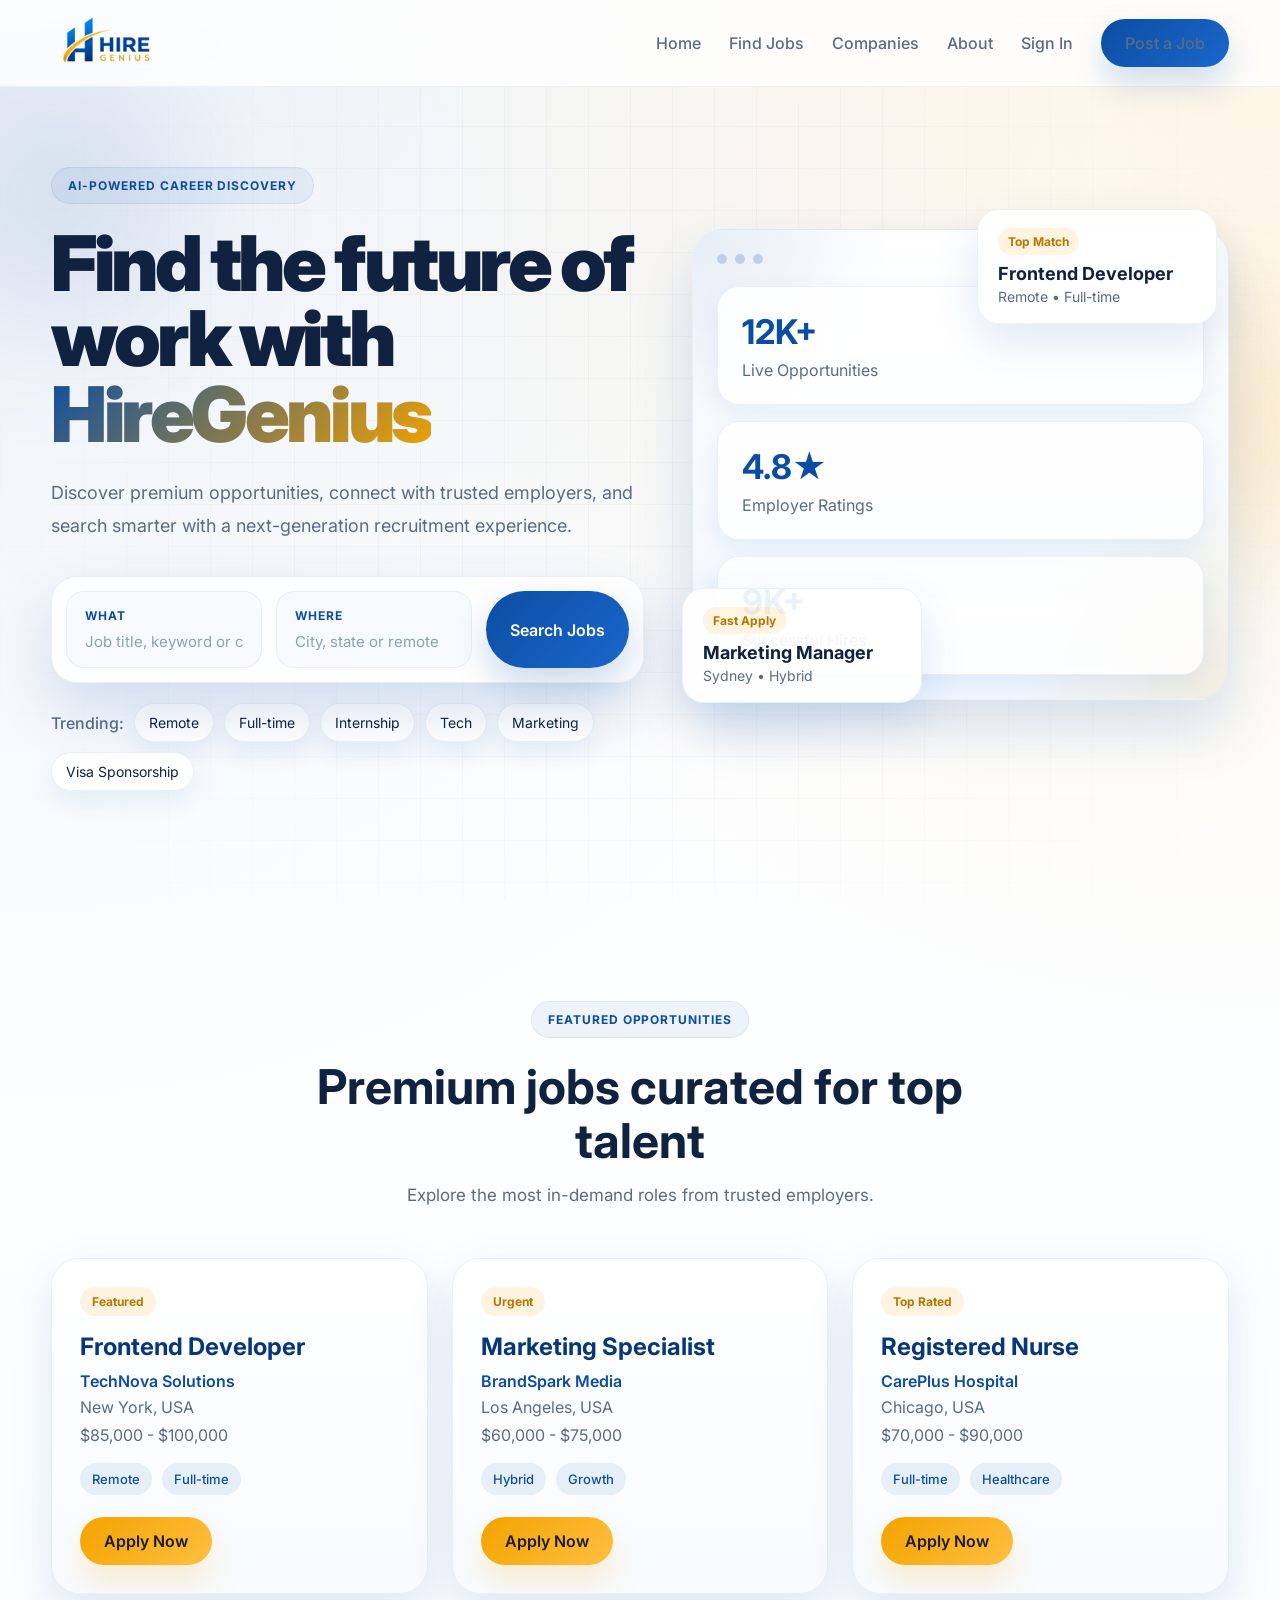
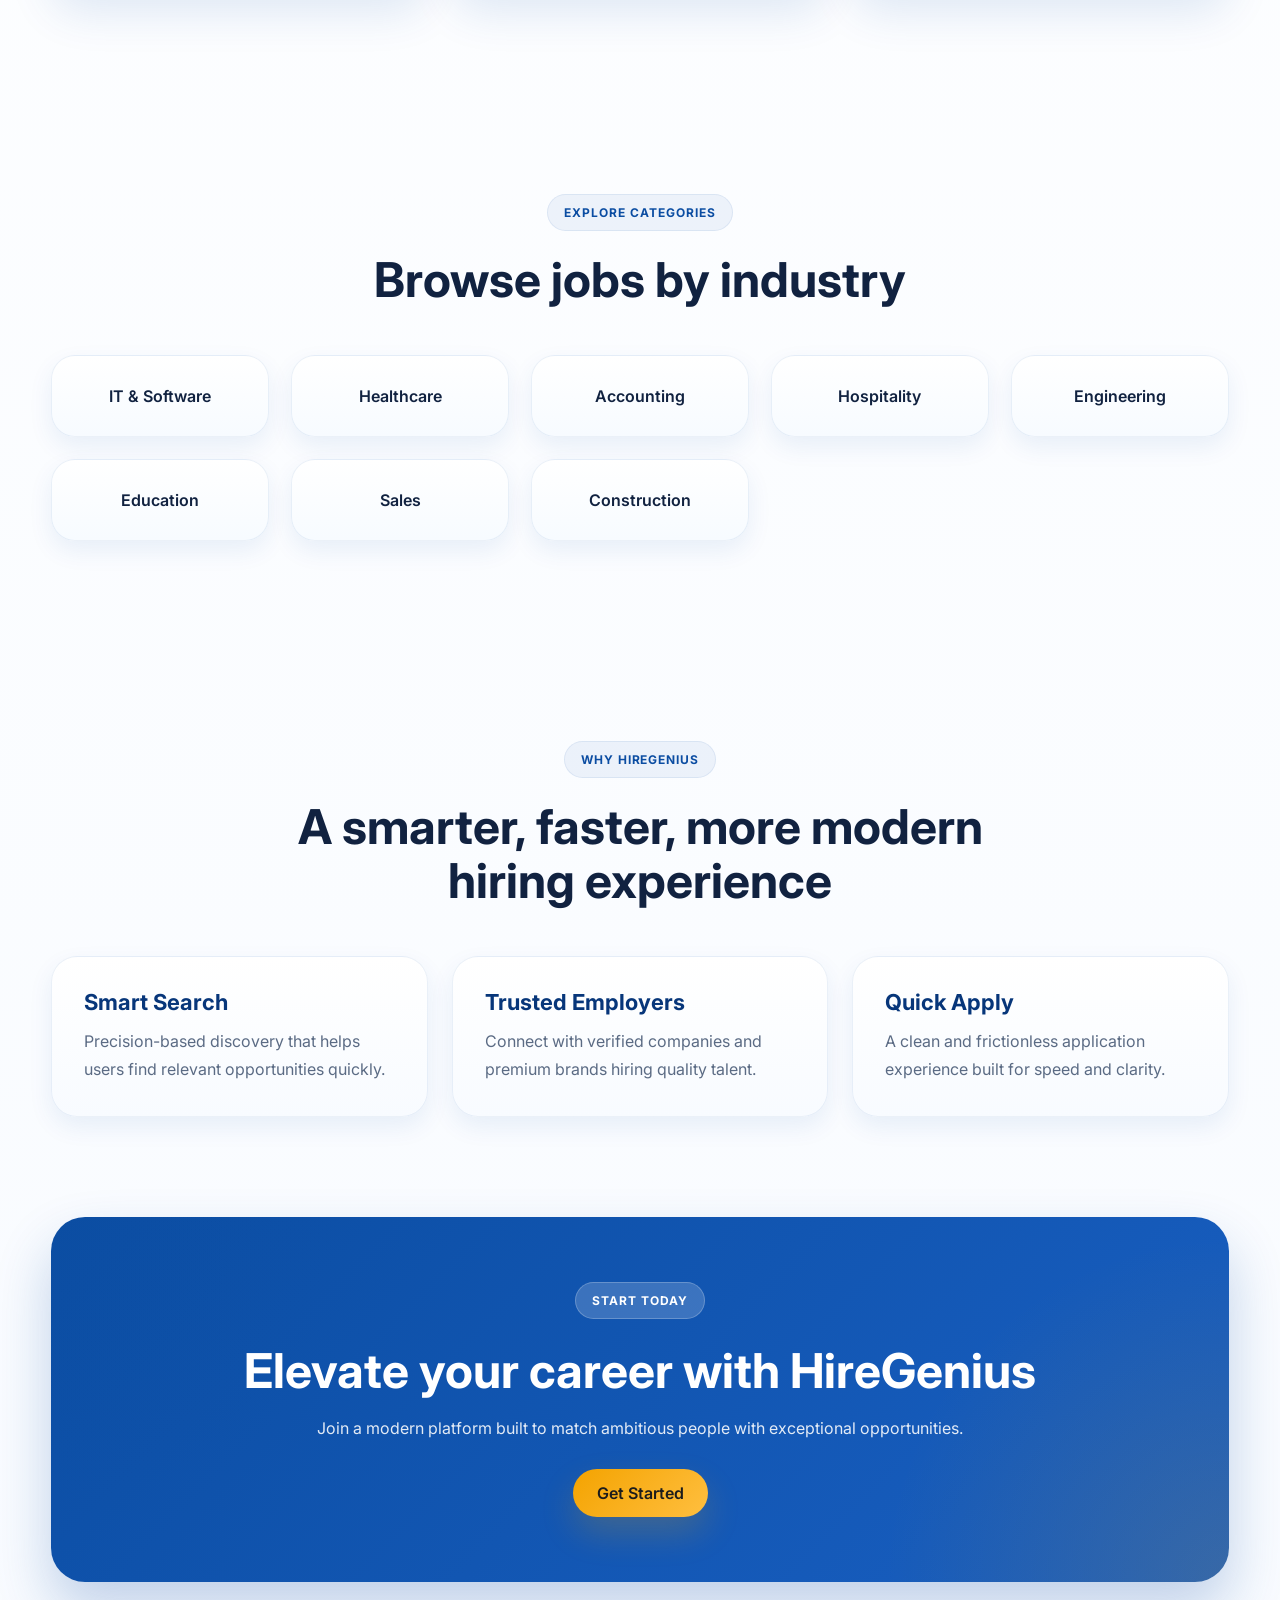
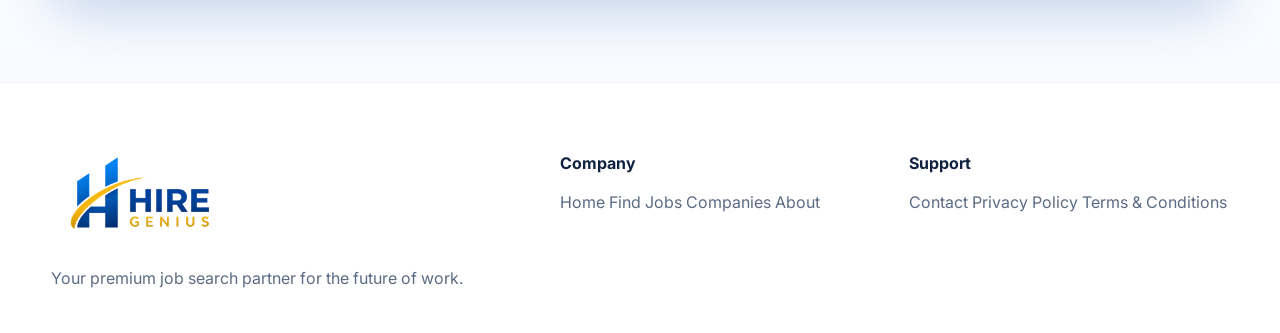
==== index.html @ 0f1130c9 "Add files via upload" ====
<!DOCTYPE html>
<html lang="en">
<head>
  <meta charset="UTF-8" />
  <meta name="viewport" content="width=device-width, initial-scale=1.0" />
  <title>HireGenius | Smart Job Search Platform</title>

  <link rel="preconnect" href="https://fonts.googleapis.com">
  <link rel="preconnect" href="https://fonts.gstatic.com" crossorigin>
  <link href="https://fonts.googleapis.com/css2?family=Inter:wght@300;400;500;600;700;800;900&display=swap" rel="stylesheet">

  <link rel="stylesheet" href="css/style.css" />
</head>
<body>

  <div class="bg-orb orb-1"></div>
  <div class="bg-orb orb-2"></div>
  <div class="bg-grid"></div>

  <header class="header">
    <div class="container navbar">
      <a href="#" class="logo">
        <img src="images/logo.png" alt="HireGenius Logo">
      </a>

      <nav class="nav-menu">
        <a href="#">Home</a>
        <a href="#">Find Jobs</a>
        <a href="#">Companies</a>
        <a href="#">About</a>
        <a href="#">Sign In</a>
        <a href="#" class="btn btn-primary">Post a Job</a>
      </nav>
    </div>
  </header>

  <main>
    <section class="hero">
      <div class="container hero-content">
        <div class="hero-text reveal">
          <div class="badge">AI-Powered Career Discovery</div>
          <h1>
            Find the future of work with
            <span>HireGenius</span>
          </h1>
          <p>
            Discover premium opportunities, connect with trusted employers,
            and search smarter with a next-generation recruitment experience.
          </p>

          <form class="search-box">
            <div class="search-field">
              <label>What</label>
              <input type="text" placeholder="Job title, keyword or company">
            </div>

            <div class="search-field">
              <label>Where</label>
              <input type="text" placeholder="City, state or remote">
            </div>

            <button type="submit" class="btn btn-primary">Search Jobs</button>
          </form>

          <div class="popular-tags">
            <span>Trending:</span>
            <a href="#">Remote</a>
            <a href="#">Full-time</a>
            <a href="#">Internship</a>
            <a href="#">Tech</a>
            <a href="#">Marketing</a>
            <a href="#">Visa Sponsorship</a>
          </div>
        </div>

        <div class="hero-visual reveal">
          <div class="hero-panel large-panel">
            <div class="panel-top">
              <span class="panel-dot"></span>
              <span class="panel-dot"></span>
              <span class="panel-dot"></span>
            </div>

            <div class="panel-content">
              <div class="stat-card">
                <h3>12K+</h3>
                <p>Live Opportunities</p>
              </div>

              <div class="stat-card">
                <h3>4.8★</h3>
                <p>Employer Ratings</p>
              </div>

              <div class="stat-card">
                <h3>9K+</h3>
                <p>Successful Hires</p>
              </div>
            </div>
          </div>

          <div class="floating-card floating-one">
            <span class="mini-label">Top Match</span>
            <h4>Frontend Developer</h4>
            <p>Remote • Full-time</p>
          </div>

          <div class="floating-card floating-two">
            <span class="mini-label">Fast Apply</span>
            <h4>Marketing Manager</h4>
            <p>Sydney • Hybrid</p>
          </div>
        </div>
      </div>
    </section>

    <section class="featured-jobs">
      <div class="container">
        <div class="section-heading reveal">
          <span class="section-label">Featured Opportunities</span>
          <h2>Premium jobs curated for top talent</h2>
          <p>Explore the most in-demand roles from trusted employers.</p>
        </div>

        <div class="job-list">
          <article class="job-card reveal">
            <div class="job-badge">Featured</div>
            <h3>Frontend Developer</h3>
            <p class="company">TechNova Solutions</p>
            <p class="location">New York, USA</p>
            <p class="salary">$85,000 - $100,000</p>
            <div class="job-tags">
              <span>Remote</span>
              <span>Full-time</span>
            </div>
            <button class="btn btn-secondary">Apply Now</button>
          </article>

          <article class="job-card reveal">
            <div class="job-badge">Urgent</div>
            <h3>Marketing Specialist</h3>
            <p class="company">BrandSpark Media</p>
            <p class="location">Los Angeles, USA</p>
            <p class="salary">$60,000 - $75,000</p>
            <div class="job-tags">
              <span>Hybrid</span>
              <span>Growth</span>
            </div>
            <button class="btn btn-secondary">Apply Now</button>
          </article>

          <article class="job-card reveal">
            <div class="job-badge">Top Rated</div>
            <h3>Registered Nurse</h3>
            <p class="company">CarePlus Hospital</p>
            <p class="location">Chicago, USA</p>
            <p class="salary">$70,000 - $90,000</p>
            <div class="job-tags">
              <span>Full-time</span>
              <span>Healthcare</span>
            </div>
            <button class="btn btn-secondary">Apply Now</button>
          </article>
        </div>
      </div>
    </section>

    <section class="categories">
      <div class="container">
        <div class="section-heading reveal">
          <span class="section-label">Explore Categories</span>
          <h2>Browse jobs by industry</h2>
        </div>

        <div class="category-list">
          <div class="category-card reveal">IT & Software</div>
          <div class="category-card reveal">Healthcare</div>
          <div class="category-card reveal">Accounting</div>
          <div class="category-card reveal">Hospitality</div>
          <div class="category-card reveal">Engineering</div>
          <div class="category-card reveal">Education</div>
          <div class="category-card reveal">Sales</div>
          <div class="category-card reveal">Construction</div>
        </div>
      </div>
    </section>

    <section class="why-us">
      <div class="container">
        <div class="section-heading reveal">
          <span class="section-label">Why HireGenius</span>
          <h2>A smarter, faster, more modern hiring experience</h2>
        </div>

        <div class="features">
          <div class="feature-card reveal">
            <h3>Smart Search</h3>
            <p>Precision-based discovery that helps users find relevant opportunities quickly.</p>
          </div>

          <div class="feature-card reveal">
            <h3>Trusted Employers</h3>
            <p>Connect with verified companies and premium brands hiring quality talent.</p>
          </div>

          <div class="feature-card reveal">
            <h3>Quick Apply</h3>
            <p>A clean and frictionless application experience built for speed and clarity.</p>
          </div>
        </div>
      </div>
    </section>

    <section class="cta reveal">
      <div class="container cta-content">
        <span class="section-label light">Start Today</span>
        <h2>Elevate your career with HireGenius</h2>
        <p>Join a modern platform built to match ambitious people with exceptional opportunities.</p>
        <a href="#" class="btn btn-secondary">Get Started</a>
      </div>
    </section>
  </main>

  <footer class="footer">
    <div class="container footer-content">
      <div>
        <img src="images/logo.png" alt="HireGenius Logo" class="footer-logo">
        <p>Your premium job search partner for the future of work.</p>
      </div>

      <div>
        <h4>Company</h4>
        <a href="#">Home</a>
        <a href="#">Find Jobs</a>
        <a href="#">Companies</a>
        <a href="#">About</a>
      </div>

      <div>
        <h4>Support</h4>
        <a href="#">Contact</a>
        <a href="#">Privacy Policy</a>
        <a href="#">Terms & Conditions</a>
      </div>
    </div>
  </footer>

  <script src="js/script.js"></script>
</body>
</html>
---- css/style.css ----
:root {
  --primary: #0b4da2;
  --primary-dark: #07367a;
  --secondary: #f4a300;
  --secondary-dark: #d88f00;
  --white: #ffffff;
  --bg: #f8fbff;
  --bg-soft: #eef5ff;
  --text: #112240;
  --text-light: #5b6b84;
  --border: rgba(11, 77, 162, 0.08);
  --shadow-sm: 0 10px 25px rgba(11, 77, 162, 0.08);
  --shadow-md: 0 18px 45px rgba(11, 77, 162, 0.12);
  --shadow-lg: 0 28px 60px rgba(11, 77, 162, 0.16);
  --radius-sm: 14px;
  --radius-md: 22px;
  --radius-lg: 30px;
  --transition: all 0.35s ease;
}

* {
  margin: 0;
  padding: 0;
  box-sizing: border-box;
}

html {
  scroll-behavior: smooth;
}

body {
  font-family: "Inter", sans-serif;
  color: var(--text);
  background:
    radial-gradient(circle at top left, rgba(11, 77, 162, 0.08), transparent 30%),
    radial-gradient(circle at top right, rgba(244, 163, 0, 0.10), transparent 28%),
    linear-gradient(180deg, #ffffff 0%, #f8fbff 100%);
  overflow-x: hidden;
  position: relative;
}

.container {
  width: min(1180px, 92%);
  margin: 0 auto;
}

a {
  text-decoration: none;
  color: inherit;
}

button,
input {
  font: inherit;
}

section {
  padding: 100px 0;
  position: relative;
}

/* decorative background */
.bg-grid {
  position: fixed;
  inset: 0;
  background-image:
    linear-gradient(rgba(11,77,162,0.03) 1px, transparent 1px),
    linear-gradient(90deg, rgba(11,77,162,0.03) 1px, transparent 1px);
  background-size: 42px 42px;
  mask-image: radial-gradient(circle at center, black 38%, transparent 92%);
  pointer-events: none;
  z-index: -2;
}

.bg-orb {
  position: fixed;
  border-radius: 50%;
  filter: blur(70px);
  pointer-events: none;
  z-index: -1;
  animation: orbFloat 10s ease-in-out infinite;
}

.orb-1 {
  width: 240px;
  height: 240px;
  background: rgba(11, 77, 162, 0.12);
  top: 80px;
  left: -60px;
}

.orb-2 {
  width: 260px;
  height: 260px;
  background: rgba(244, 163, 0, 0.14);
  top: 300px;
  right: -70px;
  animation-delay: 2s;
}

@keyframes orbFloat {
  0%, 100% {
    transform: translateY(0) translateX(0);
  }
  50% {
    transform: translateY(-18px) translateX(10px);
  }
}

/* buttons */
.btn {
  display: inline-flex;
  align-items: center;
  justify-content: center;
  padding: 14px 24px;
  border-radius: 999px;
  border: none;
  cursor: pointer;
  font-weight: 600;
  transition: var(--transition);
}

.btn-primary {
  background: linear-gradient(135deg, var(--primary), #1b67cc);
  color: var(--white);
  box-shadow: 0 16px 35px rgba(11, 77, 162, 0.20);
}

.btn-primary:hover {
  transform: translateY(-3px);
  box-shadow: 0 22px 40px rgba(11, 77, 162, 0.28);
}

.btn-secondary {
  background: linear-gradient(135deg, var(--secondary), #ffbf40);
  color: #1c1c1c;
  box-shadow: 0 16px 35px rgba(244, 163, 0, 0.20);
}

.btn-secondary:hover {
  transform: translateY(-3px);
  box-shadow: 0 22px 40px rgba(244, 163, 0, 0.28);
}

/* header */
.header {
  position: sticky;
  top: 0;
  z-index: 100;
  background: rgba(255, 255, 255, 0.78);
  backdrop-filter: blur(16px);
  border-bottom: 1px solid rgba(11, 77, 162, 0.06);
}

.navbar {
  min-height: 86px;
  display: flex;
  align-items: center;
  justify-content: space-between;
}

.logo img {
  height: 56px;
  width: auto;
  display: block;
}

.nav-menu {
  display: flex;
  align-items: center;
  gap: 28px;
}

.nav-menu a {
  font-weight: 500;
  color: var(--text-light);
  transition: var(--transition);
}

.nav-menu a:hover {
  color: var(--primary);
}

/* hero */
.hero {
  padding-top: 80px;
  padding-bottom: 110px;
}

.hero-content {
  display: grid;
  grid-template-columns: 1.05fr 0.95fr;
  align-items: center;
  gap: 48px;
}

.badge,
.section-label {
  display: inline-flex;
  align-items: center;
  padding: 10px 16px;
  border-radius: 999px;
  background: rgba(11, 77, 162, 0.06);
  border: 1px solid rgba(11, 77, 162, 0.08);
  color: var(--primary);
  font-size: 12px;
  font-weight: 700;
  letter-spacing: 0.08em;
  text-transform: uppercase;
  margin-bottom: 22px;
}

.section-label.light {
  background: rgba(255,255,255,0.18);
  color: var(--white);
  border-color: rgba(255,255,255,0.22);
}

.hero-text h1 {
  font-size: clamp(3rem, 6vw, 5.4rem);
  line-height: 0.98;
  letter-spacing: -0.045em;
  font-weight: 900;
  max-width: 700px;
}

.hero-text h1 span {
  background: linear-gradient(135deg, var(--primary), var(--secondary));
  background-clip: text;
  -webkit-background-clip: text;
  color: transparent;
  -webkit-text-fill-color: transparent;
}

.hero-text p {
  margin-top: 24px;
  font-size: 18px;
  line-height: 1.85;
  color: var(--text-light);
  max-width: 620px;
}

/* search box */
.search-box {
  margin-top: 34px;
  display: grid;
  grid-template-columns: 1fr 1fr auto;
  gap: 14px;
  padding: 14px;
  border-radius: 26px;
  background: rgba(255, 255, 255, 0.78);
  border: 1px solid rgba(11, 77, 162, 0.08);
  backdrop-filter: blur(14px);
  box-shadow: var(--shadow-lg);
}

.search-field {
  background: #f7faff;
  border: 1px solid rgba(11, 77, 162, 0.06);
  padding: 16px 18px;
  border-radius: 18px;
  transition: var(--transition);
}

.search-field:focus-within {
  border-color: rgba(11, 77, 162, 0.25);
  box-shadow: 0 0 0 4px rgba(11, 77, 162, 0.06);
}

.search-field label {
  display: block;
  font-size: 12px;
  margin-bottom: 8px;
  color: var(--primary);
  font-weight: 700;
  letter-spacing: 0.08em;
  text-transform: uppercase;
}

.search-field input {
  width: 100%;
  border: none;
  background: transparent;
  outline: none;
  color: var(--text);
  font-size: 15px;
}

.search-field input::placeholder {
  color: #8ca0bb;
}

.popular-tags {
  margin-top: 20px;
  display: flex;
  flex-wrap: wrap;
  gap: 10px;
  align-items: center;
}

.popular-tags span {
  color: var(--text-light);
  font-weight: 500;
}

.popular-tags a {
  padding: 10px 14px;
  border-radius: 999px;
  background: #ffffff;
  border: 1px solid rgba(11, 77, 162, 0.08);
  color: var(--text);
  font-size: 14px;
  transition: var(--transition);
  box-shadow: var(--shadow-sm);
}

.popular-tags a:hover {
  transform: translateY(-2px);
  background: rgba(244, 163, 0, 0.10);
  border-color: rgba(244, 163, 0, 0.25);
}

/* hero visual */
.hero-visual {
  position: relative;
  min-height: 500px;
}

.large-panel {
  position: relative;
  overflow: hidden;
  padding: 24px;
  border-radius: 30px;
  background: linear-gradient(180deg, rgba(255,255,255,0.95), rgba(239,246,255,0.92));
  border: 1px solid rgba(11, 77, 162, 0.08);
  box-shadow: var(--shadow-lg);
  animation: floatCard 6s ease-in-out infinite;
}

.large-panel::before {
  content: "";
  position: absolute;
  inset: 0;
  background:
    radial-gradient(circle at top left, rgba(11,77,162,0.10), transparent 28%),
    radial-gradient(circle at bottom right, rgba(244,163,0,0.12), transparent 30%);
  pointer-events: none;
}

.panel-top {
  display: flex;
  gap: 8px;
  margin-bottom: 22px;
}

.panel-dot {
  width: 10px;
  height: 10px;
  border-radius: 50%;
  background: rgba(11, 77, 162, 0.20);
}

.panel-content {
  display: grid;
  gap: 16px;
}

.stat-card,
.floating-card,
.job-card,
.category-card,
.feature-card {
  position: relative;
  overflow: hidden;
}

.stat-card {
  padding: 24px;
  border-radius: 22px;
  background: rgba(255,255,255,0.85);
  border: 1px solid rgba(11, 77, 162, 0.08);
  box-shadow: var(--shadow-sm);
}

.stat-card h3 {
  font-size: 34px;
  color: var(--primary);
  margin-bottom: 8px;
}

.stat-card p {
  color: var(--text-light);
}

.floating-card {
  position: absolute;
  width: 240px;
  padding: 18px 20px;
  border-radius: 22px;
  background: rgba(255,255,255,0.92);
  border: 1px solid rgba(11, 77, 162, 0.08);
  box-shadow: var(--shadow-md);
}

.floating-card h4 {
  font-size: 18px;
  margin: 8px 0 4px;
  color: var(--text);
}

.floating-card p {
  color: var(--text-light);
  font-size: 14px;
}

.mini-label {
  display: inline-block;
  padding: 6px 10px;
  border-radius: 999px;
  background: rgba(244, 163, 0, 0.12);
  color: #b87600;
  font-size: 12px;
  font-weight: 700;
}

.floating-one {
  top: -20px;
  right: 12px;
  animation: floatMini 5s ease-in-out infinite;
}

.floating-two {
  left: -10px;
  bottom: 26px;
  animation: floatMini 5.6s ease-in-out infinite 0.8s;
}

@keyframes floatCard {
  0%, 100% { transform: translateY(0); }
  50% { transform: translateY(-10px); }
}

@keyframes floatMini {
  0%, 100% { transform: translateY(0); }
  50% { transform: translateY(-12px); }
}

/* section headings */
.section-heading {
  text-align: center;
  max-width: 760px;
  margin: 0 auto 48px;
}

.section-heading h2 {
  font-size: clamp(2rem, 4vw, 3rem);
  line-height: 1.12;
  margin-bottom: 12px;
}

.section-heading p {
  color: var(--text-light);
  font-size: 17px;
  line-height: 1.8;
}

/* job cards */
.job-list {
  display: grid;
  grid-template-columns: repeat(auto-fit, minmax(285px, 1fr));
  gap: 24px;
}

.job-card {
  padding: 28px;
  border-radius: 28px;
  background: linear-gradient(180deg, #ffffff, #f8fbff);
  border: 1px solid rgba(11, 77, 162, 0.08);
  box-shadow: var(--shadow-md);
  transition: var(--transition);
}

.job-card::before,
.category-card::before,
.feature-card::before {
  content: "";
  position: absolute;
  inset: 0;
  background: linear-gradient(135deg, rgba(11,77,162,0.05), transparent 50%, rgba(244,163,0,0.06));
  opacity: 0;
  transition: var(--transition);
}

.job-card:hover,
.category-card:hover,
.feature-card:hover {
  transform: translateY(-8px);
  box-shadow: 0 28px 55px rgba(11, 77, 162, 0.16);
}

.job-card:hover::before,
.category-card:hover::before,
.feature-card:hover::before {
  opacity: 1;
}

.job-badge {
  display: inline-block;
  margin-bottom: 16px;
  padding: 7px 12px;
  border-radius: 999px;
  background: rgba(244, 163, 0, 0.12);
  color: #b87600;
  font-size: 12px;
  font-weight: 700;
}

.job-card h3 {
  font-size: 24px;
  margin-bottom: 10px;
  color: var(--primary-dark);
}

.job-card .company {
  color: var(--primary);
  font-weight: 600;
  margin-bottom: 6px;
}

.job-card .location,
.job-card .salary {
  color: var(--text-light);
  margin-bottom: 8px;
}

.job-tags {
  display: flex;
  flex-wrap: wrap;
  gap: 10px;
  margin: 18px 0 22px;
}

.job-tags span {
  padding: 8px 12px;
  border-radius: 999px;
  background: rgba(11, 77, 162, 0.08);
  color: var(--primary);
  font-size: 13px;
  font-weight: 500;
}

/* categories */
.category-list {
  display: grid;
  grid-template-columns: repeat(auto-fit, minmax(180px, 1fr));
  gap: 22px;
}

.category-card {
  padding: 30px 20px;
  border-radius: 24px;
  text-align: center;
  background: linear-gradient(180deg, #ffffff, #f7fbff);
  border: 1px solid rgba(11, 77, 162, 0.08);
  box-shadow: var(--shadow-sm);
  font-weight: 600;
  transition: var(--transition);
  cursor: pointer;
}

/* features */
.features {
  display: grid;
  grid-template-columns: repeat(auto-fit, minmax(260px, 1fr));
  gap: 24px;
}

.feature-card {
  padding: 32px;
  border-radius: 26px;
  background: linear-gradient(180deg, #ffffff, #f8fbff);
  border: 1px solid rgba(11, 77, 162, 0.08);
  box-shadow: var(--shadow-sm);
  transition: var(--transition);
}

.feature-card h3 {
  font-size: 22px;
  margin-bottom: 12px;
  color: var(--primary-dark);
}

.feature-card p {
  color: var(--text-light);
  line-height: 1.8;
}

/* cta */
.cta {
  padding-top: 0;
}

.cta-content {
  text-align: center;
  padding: 65px 28px;
  border-radius: 34px;
  background:
    radial-gradient(circle at top left, rgba(11,77,162,0.10), transparent 24%),
    radial-gradient(circle at bottom right, rgba(244,163,0,0.14), transparent 28%),
    linear-gradient(135deg, #0b4da2, #195fc2);
  color: var(--white);
  box-shadow: 0 28px 55px rgba(11, 77, 162, 0.24);
}

.cta-content h2 {
  font-size: clamp(2rem, 4vw, 3rem);
  margin-bottom: 14px;
}

.cta-content p {
  max-width: 700px;
  margin: 0 auto 26px;
  line-height: 1.8;
  color: rgba(255,255,255,0.88);
}

/* footer */
.footer {
  padding: 70px 0 40px;
  background: #ffffff;
  border-top: 1px solid rgba(11, 77, 162, 0.06);
}

.footer-content {
  display: grid;
  grid-template-columns: 1.5fr 1fr 1fr;
  gap: 30px;
}

.footer-logo {
  width: 180px;
  margin-bottom: 16px;
}

.footer p,
.footer a {
  color: var(--text-light);
  line-height: 1.9;
}

.footer h4 {
  margin-bottom: 14px;
  color: var(--text);
}

.footer a:hover {
  color: var(--primary);
}

/* reveal animation */
.reveal {
  opacity: 0;
  transform: translateY(28px);
  transition: opacity 0.8s ease, transform 0.8s ease;
}

.reveal.active {
  opacity: 1;
  transform: translateY(0);
}

/* responsive */
@media (max-width: 1024px) {
  .hero-content {
    grid-template-columns: 1fr;
  }

  .hero-visual {
    min-height: 430px;
  }

  .footer-content {
    grid-template-columns: 1fr 1fr;
  }
}

@media (max-width: 768px) {
  section {
    padding: 80px 0;
  }

  .navbar {
    flex-direction: column;
    gap: 18px;
    padding: 14px 0;
  }

  .nav-menu {
    flex-wrap: wrap;
    justify-content: center;
    gap: 16px;
  }

  .search-box {
    grid-template-columns: 1fr;
    border-radius: 22px;
  }

  .hero-text h1 {
    line-height: 1.04;
  }

  .floating-card {
    position: static;
    width: 100%;
    margin-top: 16px;
  }

  .hero-visual {
    min-height: auto;
    display: grid;
    gap: 16px;
  }

  .footer-content {
    grid-template-columns: 1fr;
  }
}
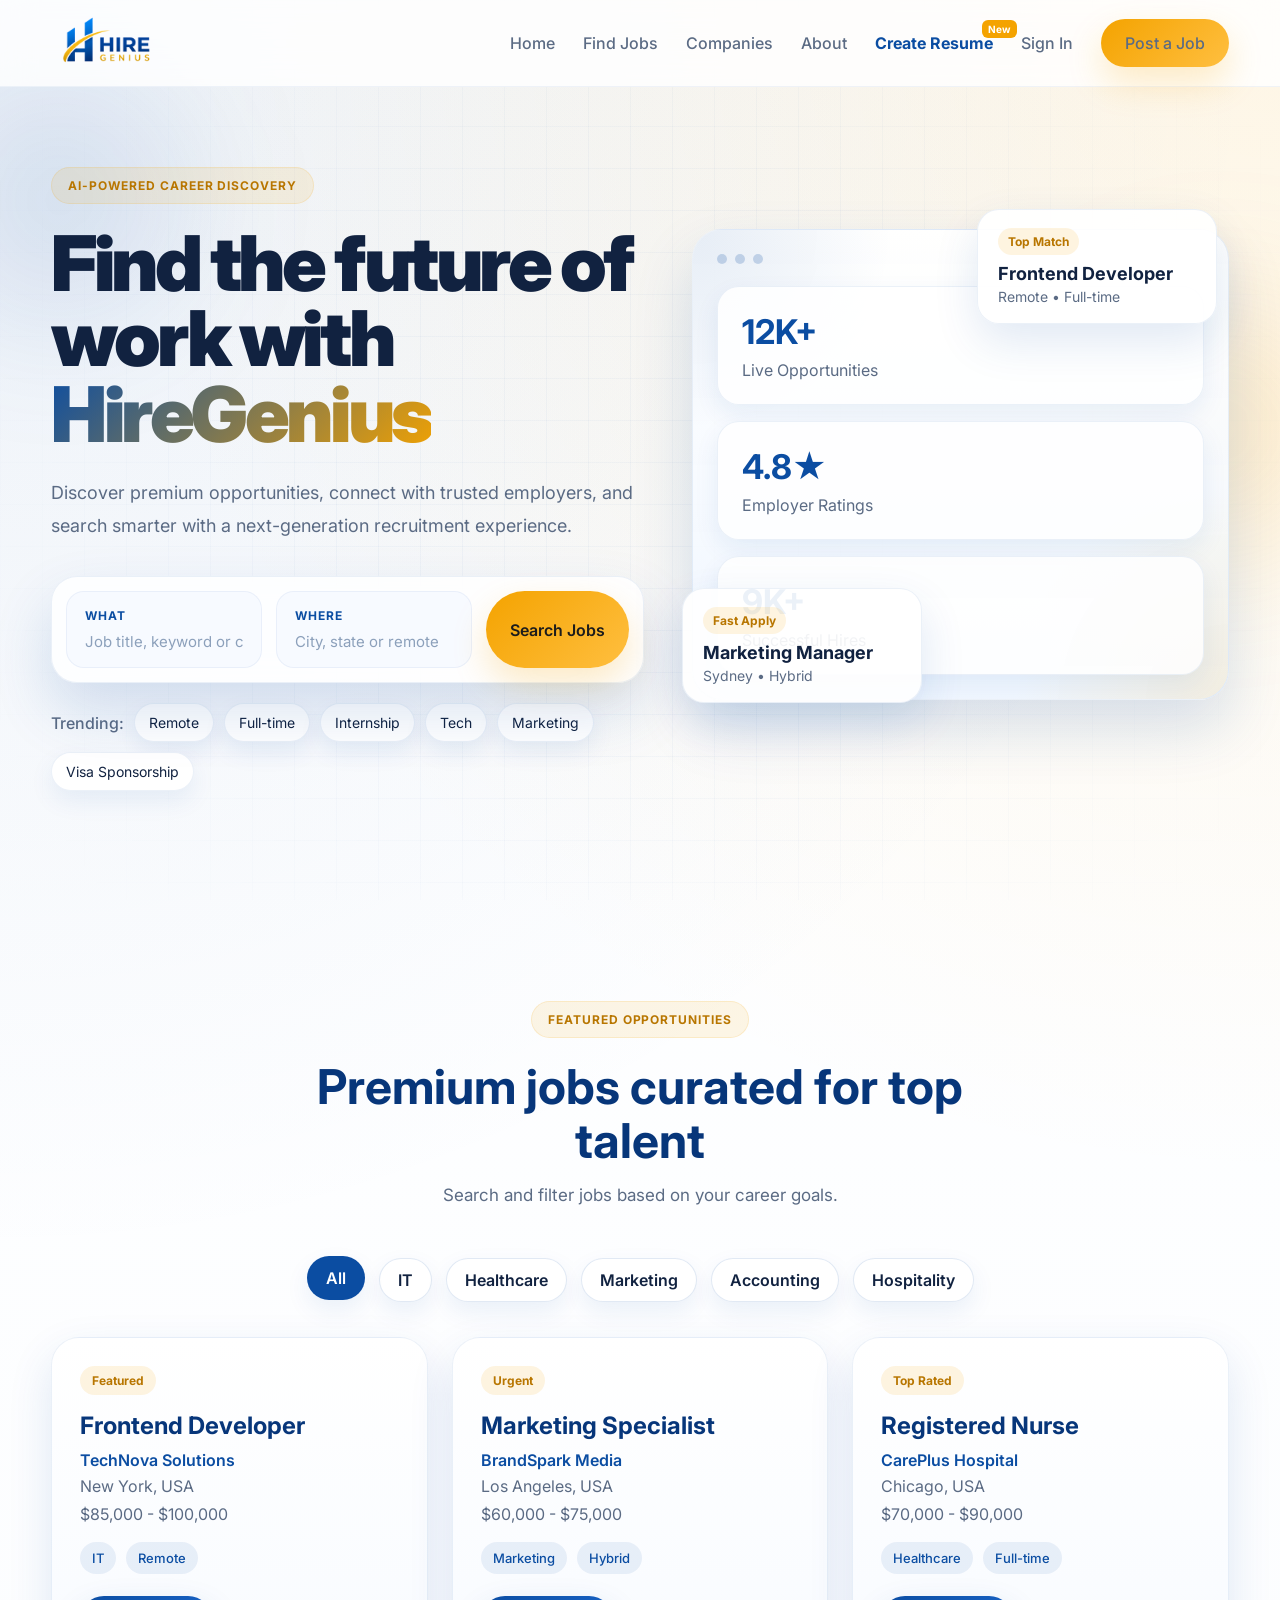
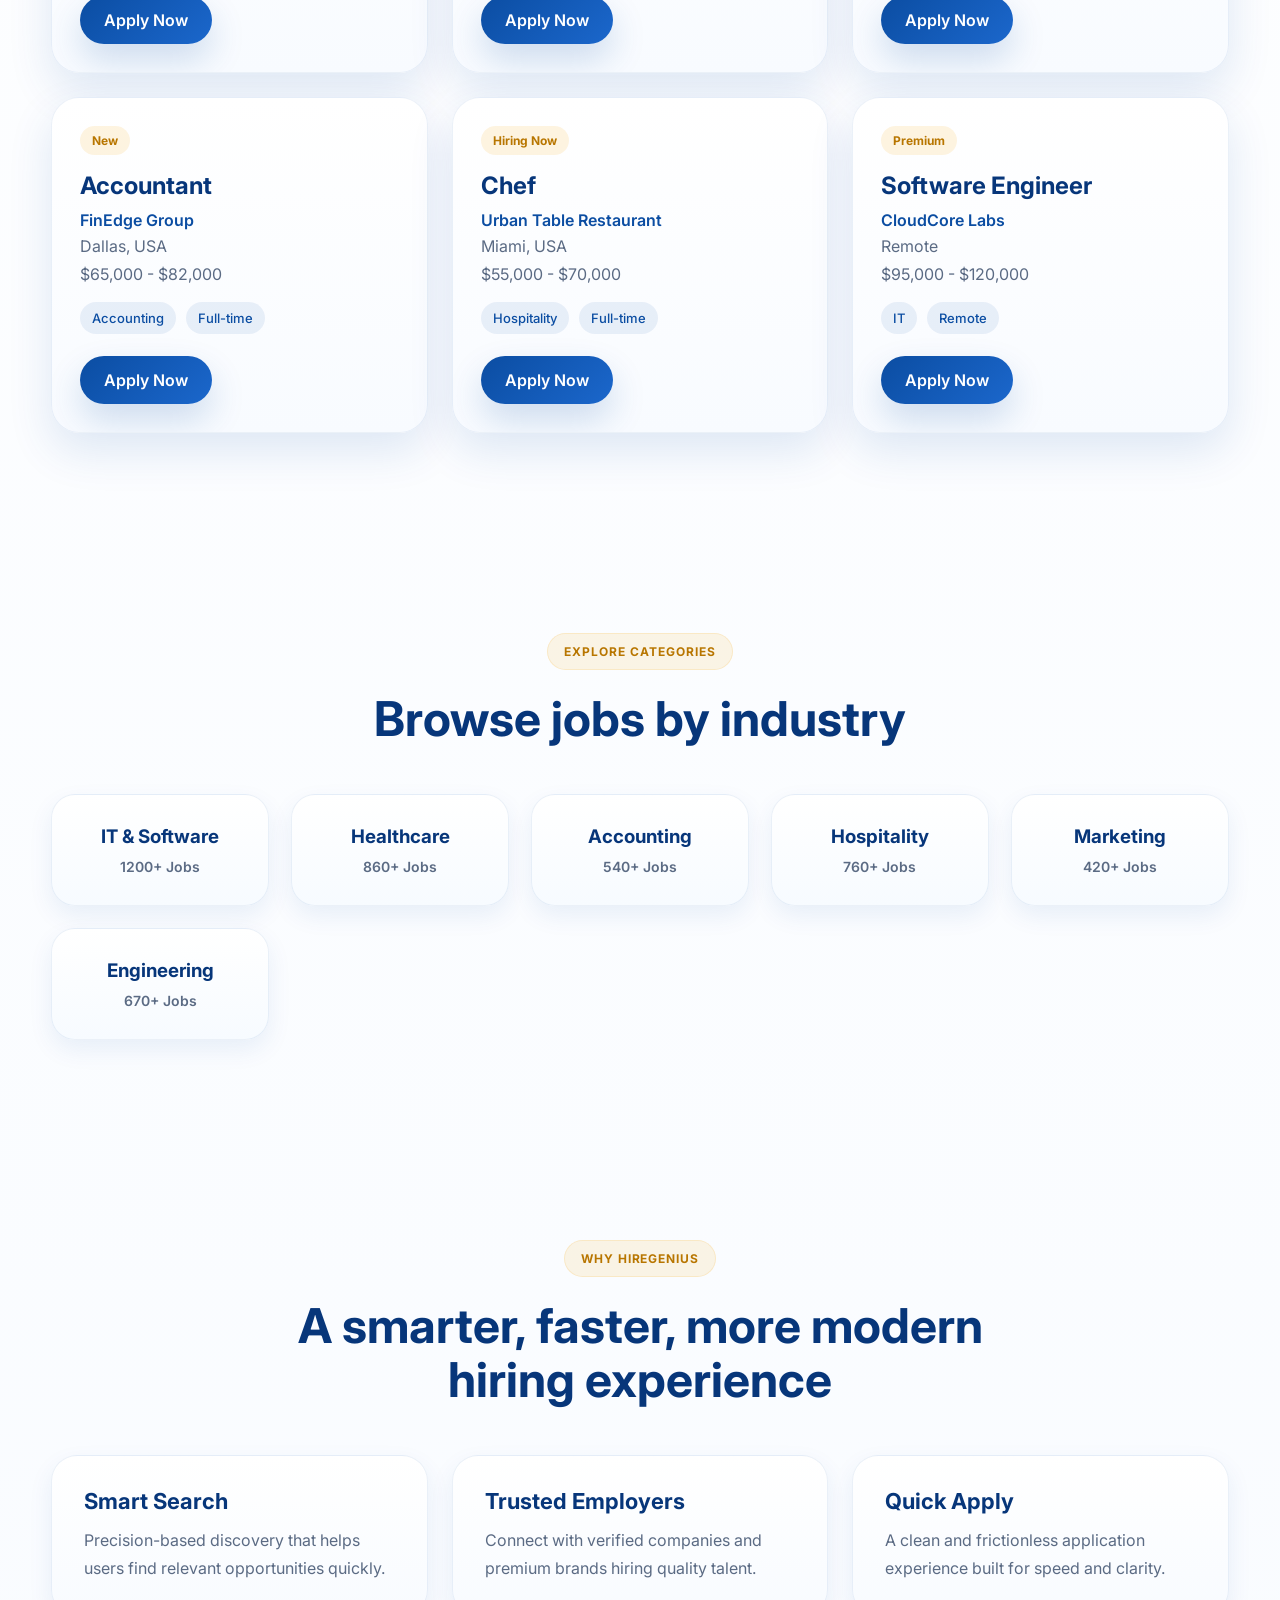
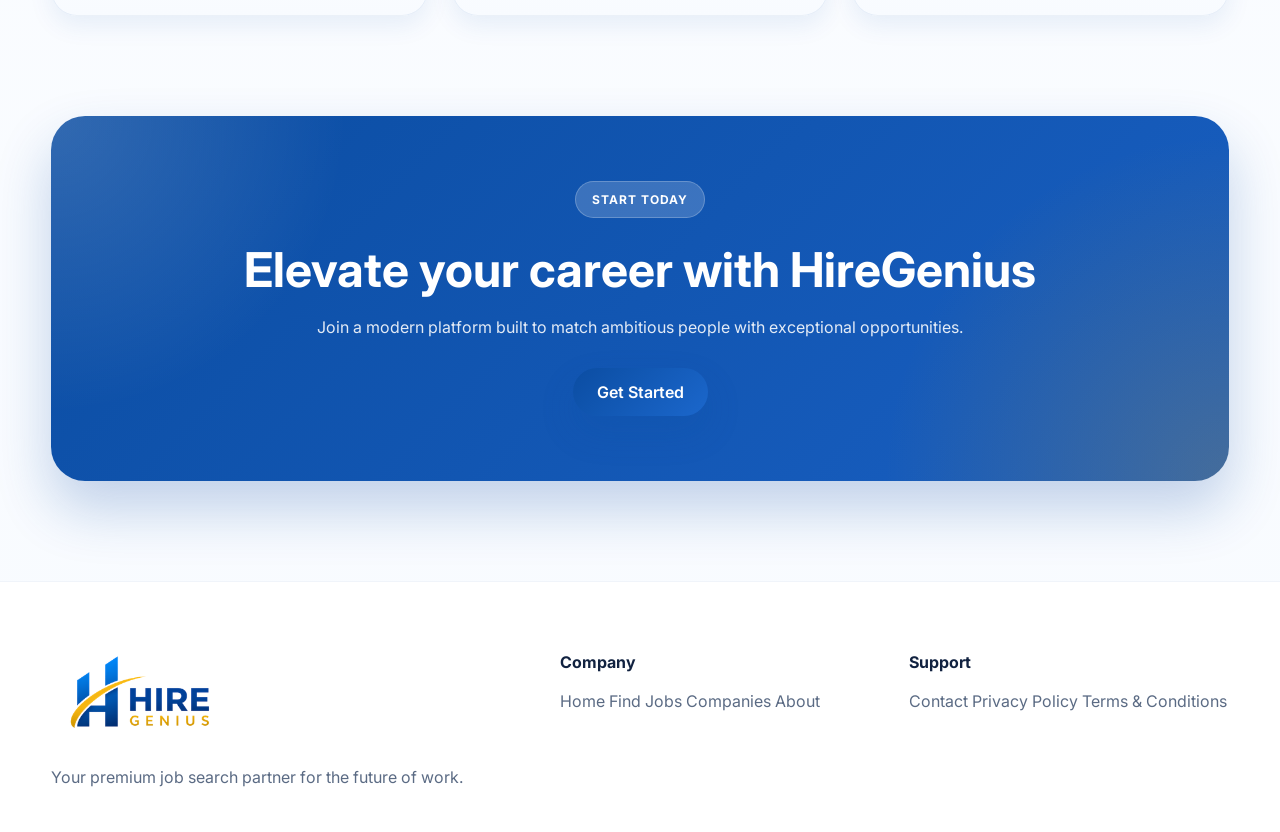
==== commit b5b8fa36: "Add files via upload" ====
--- a/index.html
+++ b/index.html
@@ -19,18 +19,27 @@
 
   <header class="header">
     <div class="container navbar">
+
       <a href="#" class="logo">
         <img src="images/logo.png" alt="HireGenius Logo">
       </a>
 
-      <nav class="nav-menu">
+      <div class="menu-toggle" id="menuToggle">
+        ☰
+      </div>
+
+      <nav class="nav-menu" id="navMenu">
         <a href="#">Home</a>
-        <a href="#">Find Jobs</a>
+        <a href="jobs.html">Find Jobs</a>
         <a href="#">Companies</a>
         <a href="#">About</a>
+
+        <a href="#" class="resume-link">Create Resume</a>
+
         <a href="#">Sign In</a>
         <a href="#" class="btn btn-primary">Post a Job</a>
       </nav>
+
     </div>
   </header>
 
@@ -48,15 +57,15 @@
             and search smarter with a next-generation recruitment experience.
           </p>
 
-          <form class="search-box">
+          <form class="search-box" id="searchForm">
             <div class="search-field">
               <label>What</label>
-              <input type="text" placeholder="Job title, keyword or company">
+              <input type="text" id="keywordInput" placeholder="Job title, keyword or company">
             </div>
 
             <div class="search-field">
               <label>Where</label>
-              <input type="text" placeholder="City, state or remote">
+              <input type="text" id="locationInput" placeholder="City, state or remote">
             </div>
 
             <button type="submit" class="btn btn-primary">Search Jobs</button>
@@ -114,54 +123,26 @@
       </div>
     </section>
 
-    <section class="featured-jobs">
+    <section class="featured-jobs" id="jobs">
       <div class="container">
         <div class="section-heading reveal">
           <span class="section-label">Featured Opportunities</span>
           <h2>Premium jobs curated for top talent</h2>
-          <p>Explore the most in-demand roles from trusted employers.</p>
-        </div>
-
-        <div class="job-list">
-          <article class="job-card reveal">
-            <div class="job-badge">Featured</div>
-            <h3>Frontend Developer</h3>
-            <p class="company">TechNova Solutions</p>
-            <p class="location">New York, USA</p>
-            <p class="salary">$85,000 - $100,000</p>
-            <div class="job-tags">
-              <span>Remote</span>
-              <span>Full-time</span>
-            </div>
-            <button class="btn btn-secondary">Apply Now</button>
-          </article>
-
-          <article class="job-card reveal">
-            <div class="job-badge">Urgent</div>
-            <h3>Marketing Specialist</h3>
-            <p class="company">BrandSpark Media</p>
-            <p class="location">Los Angeles, USA</p>
-            <p class="salary">$60,000 - $75,000</p>
-            <div class="job-tags">
-              <span>Hybrid</span>
-              <span>Growth</span>
-            </div>
-            <button class="btn btn-secondary">Apply Now</button>
-          </article>
-
-          <article class="job-card reveal">
-            <div class="job-badge">Top Rated</div>
-            <h3>Registered Nurse</h3>
-            <p class="company">CarePlus Hospital</p>
-            <p class="location">Chicago, USA</p>
-            <p class="salary">$70,000 - $90,000</p>
-            <div class="job-tags">
-              <span>Full-time</span>
-              <span>Healthcare</span>
-            </div>
-            <button class="btn btn-secondary">Apply Now</button>
-          </article>
-        </div>
+          <p>Search and filter jobs based on your career goals.</p>
+        </div>
+
+        <div class="filter-tabs reveal">
+          <button class="filter-btn active" data-category="All">All</button>
+          <button class="filter-btn" data-category="IT">IT</button>
+          <button class="filter-btn" data-category="Healthcare">Healthcare</button>
+          <button class="filter-btn" data-category="Marketing">Marketing</button>
+          <button class="filter-btn" data-category="Accounting">Accounting</button>
+          <button class="filter-btn" data-category="Hospitality">Hospitality</button>
+        </div>
+
+        <div class="job-list" id="jobList"></div>
+
+        <p class="no-jobs" id="noJobs">No jobs found. Try another keyword or location.</p>
       </div>
     </section>
 
@@ -173,15 +154,38 @@
         </div>
 
         <div class="category-list">
-          <div class="category-card reveal">IT & Software</div>
-          <div class="category-card reveal">Healthcare</div>
-          <div class="category-card reveal">Accounting</div>
-          <div class="category-card reveal">Hospitality</div>
-          <div class="category-card reveal">Engineering</div>
-          <div class="category-card reveal">Education</div>
-          <div class="category-card reveal">Sales</div>
-          <div class="category-card reveal">Construction</div>
-        </div>
+
+        <div class="category-card reveal" data-category="IT">
+          <h3>IT & Software</h3>
+          <p>1200+ Jobs</p>
+        </div>
+
+        <div class="category-card reveal" data-category="Healthcare">
+          <h3>Healthcare</h3>
+          <p>860+ Jobs</p>
+        </div>
+
+        <div class="category-card reveal" data-category="Accounting">
+          <h3>Accounting</h3>
+          <p>540+ Jobs</p>
+        </div>
+
+        <div class="category-card reveal" data-category="Hospitality">
+          <h3>Hospitality</h3>
+          <p>760+ Jobs</p>
+        </div>
+
+        <div class="category-card reveal" data-category="Marketing">
+          <h3>Marketing</h3>
+          <p>420+ Jobs</p>
+        </div>
+
+        <div class="category-card reveal" data-category="IT">
+          <h3>Engineering</h3>
+          <p>670+ Jobs</p>
+        </div>
+
+      </div>
       </div>
     </section>
 
--- a/css/style.css
+++ b/css/style.css
@@ -59,7 +59,7 @@
   position: relative;
 }
 
-/* decorative background */
+/* BACKGROUND EFFECTS */
 .bg-grid {
   position: fixed;
   inset: 0;
@@ -102,12 +102,13 @@
   0%, 100% {
     transform: translateY(0) translateX(0);
   }
+
   50% {
     transform: translateY(-18px) translateX(10px);
   }
 }
 
-/* buttons */
+/* BUTTONS */
 .btn {
   display: inline-flex;
   align-items: center;
@@ -120,34 +121,37 @@
   transition: var(--transition);
 }
 
+/* Post a Job + Search Button Gold */
 .btn-primary {
-  background: linear-gradient(135deg, var(--primary), #1b67cc);
-  color: var(--white);
-  box-shadow: 0 16px 35px rgba(11, 77, 162, 0.20);
+  background: linear-gradient(135deg, var(--secondary), #ffbf40);
+  color: #1c1c1c;
+  box-shadow: 0 16px 35px rgba(244, 163, 0, 0.22);
 }
 
 .btn-primary:hover {
   transform: translateY(-3px);
-  box-shadow: 0 22px 40px rgba(11, 77, 162, 0.28);
-}
-
+  box-shadow: 0 22px 40px rgba(244, 163, 0, 0.30);
+  background: linear-gradient(135deg, #ffbf40, var(--secondary));
+}
+
+/* Apply Now Blue */
 .btn-secondary {
-  background: linear-gradient(135deg, var(--secondary), #ffbf40);
-  color: #1c1c1c;
-  box-shadow: 0 16px 35px rgba(244, 163, 0, 0.20);
+  background: linear-gradient(135deg, var(--primary), #1b67cc);
+  color: #ffffff;
+  box-shadow: 0 16px 35px rgba(11, 77, 162, 0.18);
 }
 
 .btn-secondary:hover {
   transform: translateY(-3px);
-  box-shadow: 0 22px 40px rgba(244, 163, 0, 0.28);
-}
-
-/* header */
+  box-shadow: 0 22px 40px rgba(11, 77, 162, 0.26);
+}
+
+/* HEADER */
 .header {
   position: sticky;
   top: 0;
   z-index: 100;
-  background: rgba(255, 255, 255, 0.78);
+  background: rgba(255, 255, 255, 0.82);
   backdrop-filter: blur(16px);
   border-bottom: 1px solid rgba(11, 77, 162, 0.06);
 }
@@ -175,13 +179,60 @@
   font-weight: 500;
   color: var(--text-light);
   transition: var(--transition);
+  position: relative;
 }
 
 .nav-menu a:hover {
   color: var(--primary);
 }
 
-/* hero */
+.nav-menu a::after {
+  content: "";
+  position: absolute;
+  bottom: -6px;
+  left: 0;
+  width: 0;
+  height: 2px;
+  background: var(--secondary);
+  transition: 0.3s ease;
+}
+
+.nav-menu a:hover::after {
+  width: 100%;
+}
+
+.nav-menu .btn::after {
+  display: none;
+}
+
+/* Create Resume Link */
+.resume-link {
+  position: relative;
+  font-weight: 700 !important;
+  color: var(--primary) !important;
+}
+
+.resume-link::before {
+  content: "New";
+  position: absolute;
+  top: -13px;
+  right: -24px;
+  background: var(--secondary);
+  color: #fff;
+  font-size: 10px;
+  padding: 3px 6px;
+  border-radius: 6px;
+}
+
+/* MOBILE MENU ICON */
+.menu-toggle {
+  display: none;
+  font-size: 28px;
+  cursor: pointer;
+  color: var(--primary);
+}
+
+/* HERO */
 .hero {
   padding-top: 80px;
   padding-bottom: 110px;
@@ -200,9 +251,9 @@
   align-items: center;
   padding: 10px 16px;
   border-radius: 999px;
-  background: rgba(11, 77, 162, 0.06);
-  border: 1px solid rgba(11, 77, 162, 0.08);
-  color: var(--primary);
+  background: rgba(244, 163, 0, 0.10);
+  border: 1px solid rgba(244, 163, 0, 0.14);
+  color: #b87600;
   font-size: 12px;
   font-weight: 700;
   letter-spacing: 0.08em;
@@ -226,9 +277,7 @@
 
 .hero-text h1 span {
   background: linear-gradient(135deg, var(--primary), var(--secondary));
-  background-clip: text;
   -webkit-background-clip: text;
-  color: transparent;
   -webkit-text-fill-color: transparent;
 }
 
@@ -240,7 +289,7 @@
   max-width: 620px;
 }
 
-/* search box */
+/* SEARCH BOX */
 .search-box {
   margin-top: 34px;
   display: grid;
@@ -248,7 +297,7 @@
   gap: 14px;
   padding: 14px;
   border-radius: 26px;
-  background: rgba(255, 255, 255, 0.78);
+  background: rgba(255, 255, 255, 0.82);
   border: 1px solid rgba(11, 77, 162, 0.08);
   backdrop-filter: blur(14px);
   box-shadow: var(--shadow-lg);
@@ -320,7 +369,7 @@
   border-color: rgba(244, 163, 0, 0.25);
 }
 
-/* hero visual */
+/* HERO VISUAL */
 .hero-visual {
   position: relative;
   min-height: 500px;
@@ -435,17 +484,572 @@
   animation: floatMini 5.6s ease-in-out infinite 0.8s;
 }
 
+/* JOBS PAGE */
+.jobs-hero {
+  padding: 90px 0 70px;
+  text-align: center;
+}
+
+.jobs-hero h1 {
+  font-size: clamp(2.6rem, 5vw, 4.5rem);
+  line-height: 1;
+  color: var(--primary-dark);
+  margin-bottom: 18px;
+}
+
+.jobs-hero p {
+  color: var(--text-light);
+  font-size: 18px;
+  max-width: 720px;
+  margin: 0 auto 30px;
+  line-height: 1.8;
+}
+
+.jobs-search-box {
+  max-width: 920px;
+  margin: 0 auto;
+  display: grid;
+  grid-template-columns: 1fr 1fr auto;
+  gap: 14px;
+  padding: 14px;
+  border-radius: 26px;
+  background: rgba(255,255,255,0.86);
+  border: 1px solid rgba(11, 77, 162, 0.08);
+  box-shadow: var(--shadow-lg);
+}
+
+.jobs-search-box input {
+  border: 1px solid rgba(11, 77, 162, 0.08);
+  background: #f7faff;
+  border-radius: 18px;
+  padding: 16px 18px;
+  outline: none;
+  color: var(--text);
+}
+
+.jobs-page {
+  padding-top: 30px;
+}
+
+.jobs-layout {
+  display: grid;
+  grid-template-columns: 280px 1fr;
+  gap: 30px;
+  align-items: start;
+}
+
+.filters-sidebar {
+  position: sticky;
+  top: 110px;
+  padding: 26px;
+  border-radius: 26px;
+  background: linear-gradient(180deg, #ffffff, #f8fbff);
+  border: 1px solid rgba(11, 77, 162, 0.08);
+  box-shadow: var(--shadow-md);
+}
+
+.filters-sidebar h3 {
+  color: var(--primary-dark);
+  margin-bottom: 22px;
+  font-size: 24px;
+}
+
+.filter-group {
+  margin-bottom: 18px;
+}
+
+.filter-group label {
+  display: block;
+  color: var(--primary);
+  font-weight: 700;
+  margin-bottom: 8px;
+  font-size: 13px;
+  text-transform: uppercase;
+  letter-spacing: 0.06em;
+}
+
+.filter-group select,
+.jobs-results-top select {
+  width: 100%;
+  padding: 13px 14px;
+  border-radius: 14px;
+  border: 1px solid rgba(11, 77, 162, 0.10);
+  background: #ffffff;
+  outline: none;
+  color: var(--text);
+}
+
+.filter-full-btn {
+  width: 100%;
+  margin-top: 10px;
+}
+
+.jobs-results-top {
+  display: flex;
+  align-items: center;
+  justify-content: space-between;
+  gap: 16px;
+  margin-bottom: 24px;
+}
+
+.jobs-results-top h2 {
+  color: var(--primary-dark);
+  font-size: 30px;
+}
+
+.jobs-results-top p {
+  color: var(--text-light);
+  margin-top: 5px;
+}
+
+.jobs-results-top select {
+  width: 210px;
+}
+
+.jobs-grid {
+  display: grid;
+  gap: 22px;
+}
+
+.job-description {
+  color: var(--text-light);
+  margin: 14px 0 4px;
+  line-height: 1.7;
+}
+
+/* mobile jobs page */
+@media (max-width: 900px) {
+  .jobs-layout {
+    grid-template-columns: 1fr;
+  }
+
+  .filters-sidebar {
+    position: static;
+  }
+
+  .jobs-search-box {
+    grid-template-columns: 1fr;
+  }
+
+  .jobs-results-top {
+    flex-direction: column;
+    align-items: flex-start;
+  }
+
+  .jobs-results-top select {
+    width: 100%;
+  }
+}
+
+/* JOB DETAILS PAGE */
+.details-hero {
+  padding: 70px 0 40px;
+}
+
+.back-link {
+  display: inline-block;
+  margin-bottom: 22px;
+  color: var(--primary);
+  font-weight: 700;
+}
+
+.details-hero-card {
+  display: flex;
+  justify-content: space-between;
+  gap: 30px;
+  align-items: center;
+  padding: 36px;
+  border-radius: 32px;
+  background: linear-gradient(180deg, #ffffff, #f8fbff);
+  border: 1px solid rgba(11, 77, 162, 0.08);
+  box-shadow: var(--shadow-lg);
+}
+
+.details-hero-card h1 {
+  font-size: clamp(2.4rem, 5vw, 4rem);
+  color: var(--primary-dark);
+  margin-bottom: 10px;
+}
+
+.details-company {
+  color: var(--primary);
+  font-size: 20px;
+  font-weight: 700;
+  margin-bottom: 18px;
+}
+
+.details-meta {
+  display: flex;
+  flex-wrap: wrap;
+  gap: 12px;
+}
+
+.details-meta span {
+  padding: 10px 14px;
+  border-radius: 999px;
+  background: rgba(11, 77, 162, 0.07);
+  color: var(--text);
+  font-weight: 600;
+  font-size: 14px;
+}
+
+.details-actions {
+  display: flex;
+  gap: 12px;
+  flex-wrap: wrap;
+}
+
+.job-details-page {
+  padding-top: 40px;
+}
+
+.details-layout {
+  display: grid;
+  grid-template-columns: 1fr 330px;
+  gap: 30px;
+  align-items: start;
+}
+
+.details-main {
+  display: grid;
+  gap: 24px;
+}
+
+.details-card,
+.sidebar-card {
+  padding: 30px;
+  border-radius: 26px;
+  background: linear-gradient(180deg, #ffffff, #f8fbff);
+  border: 1px solid rgba(11, 77, 162, 0.08);
+  box-shadow: var(--shadow-md);
+}
+
+.details-card h2,
+.sidebar-card h3 {
+  color: var(--primary-dark);
+  margin-bottom: 18px;
+}
+
+.details-card p {
+  color: var(--text-light);
+  line-height: 1.85;
+  margin-bottom: 12px;
+}
+
+.details-card ul {
+  padding-left: 20px;
+}
+
+.details-card li {
+  color: var(--text-light);
+  margin-bottom: 12px;
+  line-height: 1.7;
+}
+
+.details-sidebar {
+  position: sticky;
+  top: 110px;
+  display: grid;
+  gap: 22px;
+}
+
+.overview-item {
+  display: flex;
+  justify-content: space-between;
+  gap: 14px;
+  padding: 15px 0;
+  border-bottom: 1px solid rgba(11, 77, 162, 0.08);
+}
+
+.overview-item:last-child {
+  border-bottom: none;
+}
+
+.overview-item span {
+  color: var(--text-light);
+}
+
+.overview-item strong {
+  color: var(--primary-dark);
+  text-align: right;
+}
+
+.apply-card p {
+  color: var(--text-light);
+  line-height: 1.7;
+  margin-bottom: 20px;
+}
+
+.similar-jobs {
+  padding-top: 40px;
+}
+
+@media (max-width: 900px) {
+  .details-hero-card {
+    flex-direction: column;
+    align-items: flex-start;
+  }
+
+  .details-layout {
+    grid-template-columns: 1fr;
+  }
+
+  .details-sidebar {
+    position: static;
+  }
+
+  .details-actions {
+    width: 100%;
+  }
+}
+
+/* POST JOB PAGE */
+.post-job-hero {
+  padding: 90px 0 50px;
+  text-align: center;
+}
+
+.post-job-hero h1 {
+  font-size: clamp(2.6rem, 5vw, 4.5rem);
+  line-height: 1;
+  color: var(--primary-dark);
+  margin-bottom: 18px;
+}
+
+.post-job-hero p {
+  color: var(--text-light);
+  font-size: 18px;
+  max-width: 780px;
+  margin: 0 auto;
+  line-height: 1.8;
+}
+
+.post-job-page {
+  padding-top: 30px;
+}
+
+.post-job-layout {
+  display: grid;
+  grid-template-columns: 1fr 330px;
+  gap: 30px;
+  align-items: start;
+}
+
+.post-job-form-card,
+.post-job-tips {
+  padding: 32px;
+  border-radius: 30px;
+  background: linear-gradient(180deg, #ffffff, #f8fbff);
+  border: 1px solid rgba(11, 77, 162, 0.08);
+  box-shadow: var(--shadow-md);
+}
+
+.post-job-form-card h2,
+.post-job-tips h3 {
+  color: var(--primary-dark);
+  margin-bottom: 24px;
+}
+
+.post-job-form {
+  display: grid;
+  gap: 20px;
+}
+
+.form-grid {
+  display: grid;
+  grid-template-columns: 1fr 1fr;
+  gap: 18px;
+}
+
+.form-group label {
+  display: block;
+  color: var(--primary);
+  font-weight: 700;
+  margin-bottom: 8px;
+  font-size: 13px;
+  text-transform: uppercase;
+  letter-spacing: 0.06em;
+}
+
+.form-group input,
+.form-group select,
+.form-group textarea {
+  width: 100%;
+  padding: 15px 16px;
+  border-radius: 16px;
+  border: 1px solid rgba(11, 77, 162, 0.10);
+  background: #ffffff;
+  color: var(--text);
+  outline: none;
+  resize: vertical;
+}
+
+.form-group input:focus,
+.form-group select:focus,
+.form-group textarea:focus {
+  border-color: rgba(11, 77, 162, 0.28);
+  box-shadow: 0 0 0 4px rgba(11, 77, 162, 0.06);
+}
+
+.submit-job-btn {
+  width: fit-content;
+  margin-top: 10px;
+}
+
+.post-job-message {
+  font-weight: 700;
+  color: var(--primary);
+}
+
+.post-job-message.success {
+  padding: 14px 16px;
+  background: rgba(11, 77, 162, 0.08);
+  border-radius: 14px;
+}
+
+.post-job-tips {
+  position: sticky;
+  top: 110px;
+}
+
+.tip-item {
+  padding: 18px 0;
+  border-bottom: 1px solid rgba(11, 77, 162, 0.08);
+}
+
+.tip-item:last-child {
+  border-bottom: none;
+}
+
+.tip-item strong {
+  color: var(--primary-dark);
+}
+
+.tip-item p {
+  color: var(--text-light);
+  margin-top: 6px;
+  line-height: 1.7;
+}
+
+@media (max-width: 900px) {
+  .post-job-layout {
+    grid-template-columns: 1fr;
+  }
+
+  .post-job-tips {
+    position: static;
+  }
+
+  .form-grid {
+    grid-template-columns: 1fr;
+  }
+}
+
 @keyframes floatCard {
-  0%, 100% { transform: translateY(0); }
-  50% { transform: translateY(-10px); }
+  0%, 100% {
+    transform: translateY(0);
+  }
+
+  50% {
+    transform: translateY(-10px);
+  }
 }
 
 @keyframes floatMini {
-  0%, 100% { transform: translateY(0); }
-  50% { transform: translateY(-12px); }
-}
-
-/* section headings */
+  0%, 100% {
+    transform: translateY(0);
+  }
+
+  50% {
+    transform: translateY(-12px);
+  }
+}
+
+/* RESUME BUILDER */
+.resume-builder {
+  padding-top: 0;
+}
+
+.resume-content {
+  display: grid;
+  grid-template-columns: 1.1fr 0.9fr;
+  gap: 50px;
+  align-items: center;
+}
+
+.resume-text h2 {
+  font-size: clamp(2rem, 4vw, 2.8rem);
+  margin-bottom: 15px;
+  color: var(--primary-dark);
+}
+
+.resume-text p {
+  color: var(--text-light);
+  margin-bottom: 20px;
+  line-height: 1.8;
+}
+
+.resume-features {
+  display: flex;
+  flex-direction: column;
+  gap: 10px;
+  margin-bottom: 25px;
+  color: var(--text);
+  font-weight: 500;
+}
+
+.resume-buttons {
+  display: flex;
+  gap: 15px;
+  flex-wrap: wrap;
+}
+
+.resume-visual {
+  position: relative;
+  min-height: 300px;
+}
+
+.resume-card {
+  border-radius: 20px;
+  background: linear-gradient(180deg, #ffffff, #f4f8ff);
+  border: 1px solid rgba(11, 77, 162, 0.08);
+  box-shadow: var(--shadow-md);
+  padding: 20px;
+}
+
+.main-resume {
+  width: 100%;
+  height: 260px;
+}
+
+.floating-resume {
+  position: absolute;
+  width: 180px;
+  bottom: -20px;
+  right: -10px;
+  animation: floatMini 5s ease-in-out infinite;
+}
+
+.resume-header {
+  height: 20px;
+  width: 50%;
+  background: var(--primary);
+  border-radius: 6px;
+  margin-bottom: 20px;
+}
+
+.resume-line {
+  height: 10px;
+  background: #dbe7ff;
+  border-radius: 6px;
+  margin-bottom: 12px;
+}
+
+.resume-line.short {
+  width: 60%;
+}
+
+/* SECTION HEADINGS */
 .section-heading {
   text-align: center;
   max-width: 760px;
@@ -456,6 +1060,7 @@
   font-size: clamp(2rem, 4vw, 3rem);
   line-height: 1.12;
   margin-bottom: 12px;
+  color: var(--primary-dark);
 }
 
 .section-heading p {
@@ -464,7 +1069,43 @@
   line-height: 1.8;
 }
 
-/* job cards */
+/* FILTER TABS */
+.filter-tabs {
+  display: flex;
+  justify-content: center;
+  flex-wrap: wrap;
+  gap: 14px;
+  margin-bottom: 35px;
+}
+
+.filter-btn {
+  padding: 11px 18px;
+  border-radius: 999px;
+  border: 1px solid rgba(11, 77, 162, 0.12);
+  background: #ffffff;
+  color: var(--text);
+  font-weight: 600;
+  cursor: pointer;
+  transition: var(--transition);
+  box-shadow: var(--shadow-sm);
+}
+
+.filter-btn:hover,
+.filter-btn.active {
+  background: var(--primary);
+  color: #ffffff;
+  transform: translateY(-2px);
+}
+
+.no-jobs {
+  display: none;
+  text-align: center;
+  margin-top: 25px;
+  color: var(--text-light);
+  font-weight: 600;
+}
+
+/* JOB CARDS */
 .job-list {
   display: grid;
   grid-template-columns: repeat(auto-fit, minmax(285px, 1fr));
@@ -489,13 +1130,13 @@
   background: linear-gradient(135deg, rgba(11,77,162,0.05), transparent 50%, rgba(244,163,0,0.06));
   opacity: 0;
   transition: var(--transition);
-}
-
-.job-card:hover,
-.category-card:hover,
-.feature-card:hover {
+  pointer-events: none;
+}
+
+.job-card:hover {
   transform: translateY(-8px);
-  box-shadow: 0 28px 55px rgba(11, 77, 162, 0.16);
+  box-shadow: 0 28px 55px rgba(11, 77, 162, 0.14);
+  border-color: rgba(244, 163, 0, 0.22);
 }
 
 .job-card:hover::before,
@@ -549,7 +1190,7 @@
   font-weight: 500;
 }
 
-/* categories */
+/* CATEGORIES */
 .category-list {
   display: grid;
   grid-template-columns: repeat(auto-fit, minmax(180px, 1fr));
@@ -568,7 +1209,24 @@
   cursor: pointer;
 }
 
-/* features */
+.category-card:hover {
+  transform: translateY(-8px);
+  box-shadow: 0 28px 55px rgba(11, 77, 162, 0.14);
+  border-color: rgba(11, 77, 162, 0.18);
+  background: linear-gradient(180deg, #ffffff, #f5f9ff);
+}
+
+.category-card h3 {
+  margin-bottom: 10px;
+  color: var(--primary-dark);
+}
+
+.category-card p {
+  color: var(--text-light);
+  font-size: 14px;
+}
+
+/* FEATURES */
 .features {
   display: grid;
   grid-template-columns: repeat(auto-fit, minmax(260px, 1fr));
@@ -584,6 +1242,12 @@
   transition: var(--transition);
 }
 
+.feature-card:hover {
+  transform: translateY(-8px);
+  box-shadow: 0 28px 55px rgba(11, 77, 162, 0.14);
+  border-color: rgba(11, 77, 162, 0.16);
+}
+
 .feature-card h3 {
   font-size: 22px;
   margin-bottom: 12px;
@@ -595,7 +1259,7 @@
   line-height: 1.8;
 }
 
-/* cta */
+/* CTA */
 .cta {
   padding-top: 0;
 }
@@ -605,8 +1269,8 @@
   padding: 65px 28px;
   border-radius: 34px;
   background:
-    radial-gradient(circle at top left, rgba(11,77,162,0.10), transparent 24%),
-    radial-gradient(circle at bottom right, rgba(244,163,0,0.14), transparent 28%),
+    radial-gradient(circle at top left, rgba(255,255,255,0.16), transparent 24%),
+    radial-gradient(circle at bottom right, rgba(244,163,0,0.20), transparent 28%),
     linear-gradient(135deg, #0b4da2, #195fc2);
   color: var(--white);
   box-shadow: 0 28px 55px rgba(11, 77, 162, 0.24);
@@ -624,7 +1288,7 @@
   color: rgba(255,255,255,0.88);
 }
 
-/* footer */
+/* FOOTER */
 .footer {
   padding: 70px 0 40px;
   background: #ffffff;
@@ -657,7 +1321,7 @@
   color: var(--primary);
 }
 
-/* reveal animation */
+/* REVEAL ANIMATION */
 .reveal {
   opacity: 0;
   transform: translateY(28px);
@@ -669,9 +1333,10 @@
   transform: translateY(0);
 }
 
-/* responsive */
+/* RESPONSIVE */
 @media (max-width: 1024px) {
-  .hero-content {
+  .hero-content,
+  .resume-content {
     grid-template-columns: 1fr;
   }
 
@@ -681,6 +1346,35 @@
 
   .footer-content {
     grid-template-columns: 1fr 1fr;
+  }
+}
+
+@media (max-width: 900px) {
+  .menu-toggle {
+    display: block;
+  }
+
+  .nav-menu {
+    position: absolute;
+    top: 86px;
+    left: 0;
+    width: 100%;
+    background: rgba(255,255,255,0.96);
+    backdrop-filter: blur(18px);
+    flex-direction: column;
+    padding: 30px;
+    gap: 20px;
+    transform: translateY(-150%);
+    opacity: 0;
+    pointer-events: none;
+    transition: 0.4s ease;
+    box-shadow: var(--shadow-md);
+  }
+
+  .nav-menu.active {
+    transform: translateY(0);
+    opacity: 1;
+    pointer-events: auto;
   }
 }
 
@@ -690,15 +1384,11 @@
   }
 
   .navbar {
-    flex-direction: column;
-    gap: 18px;
-    padding: 14px 0;
-  }
-
-  .nav-menu {
-    flex-wrap: wrap;
-    justify-content: center;
-    gap: 16px;
+    min-height: 76px;
+  }
+
+  .logo img {
+    height: 50px;
   }
 
   .search-box {
@@ -722,6 +1412,16 @@
     gap: 16px;
   }
 
+  .resume-visual {
+    min-height: auto;
+  }
+
+  .floating-resume {
+    position: static;
+    width: 100%;
+    margin-top: 16px;
+  }
+
   .footer-content {
     grid-template-columns: 1fr;
   }
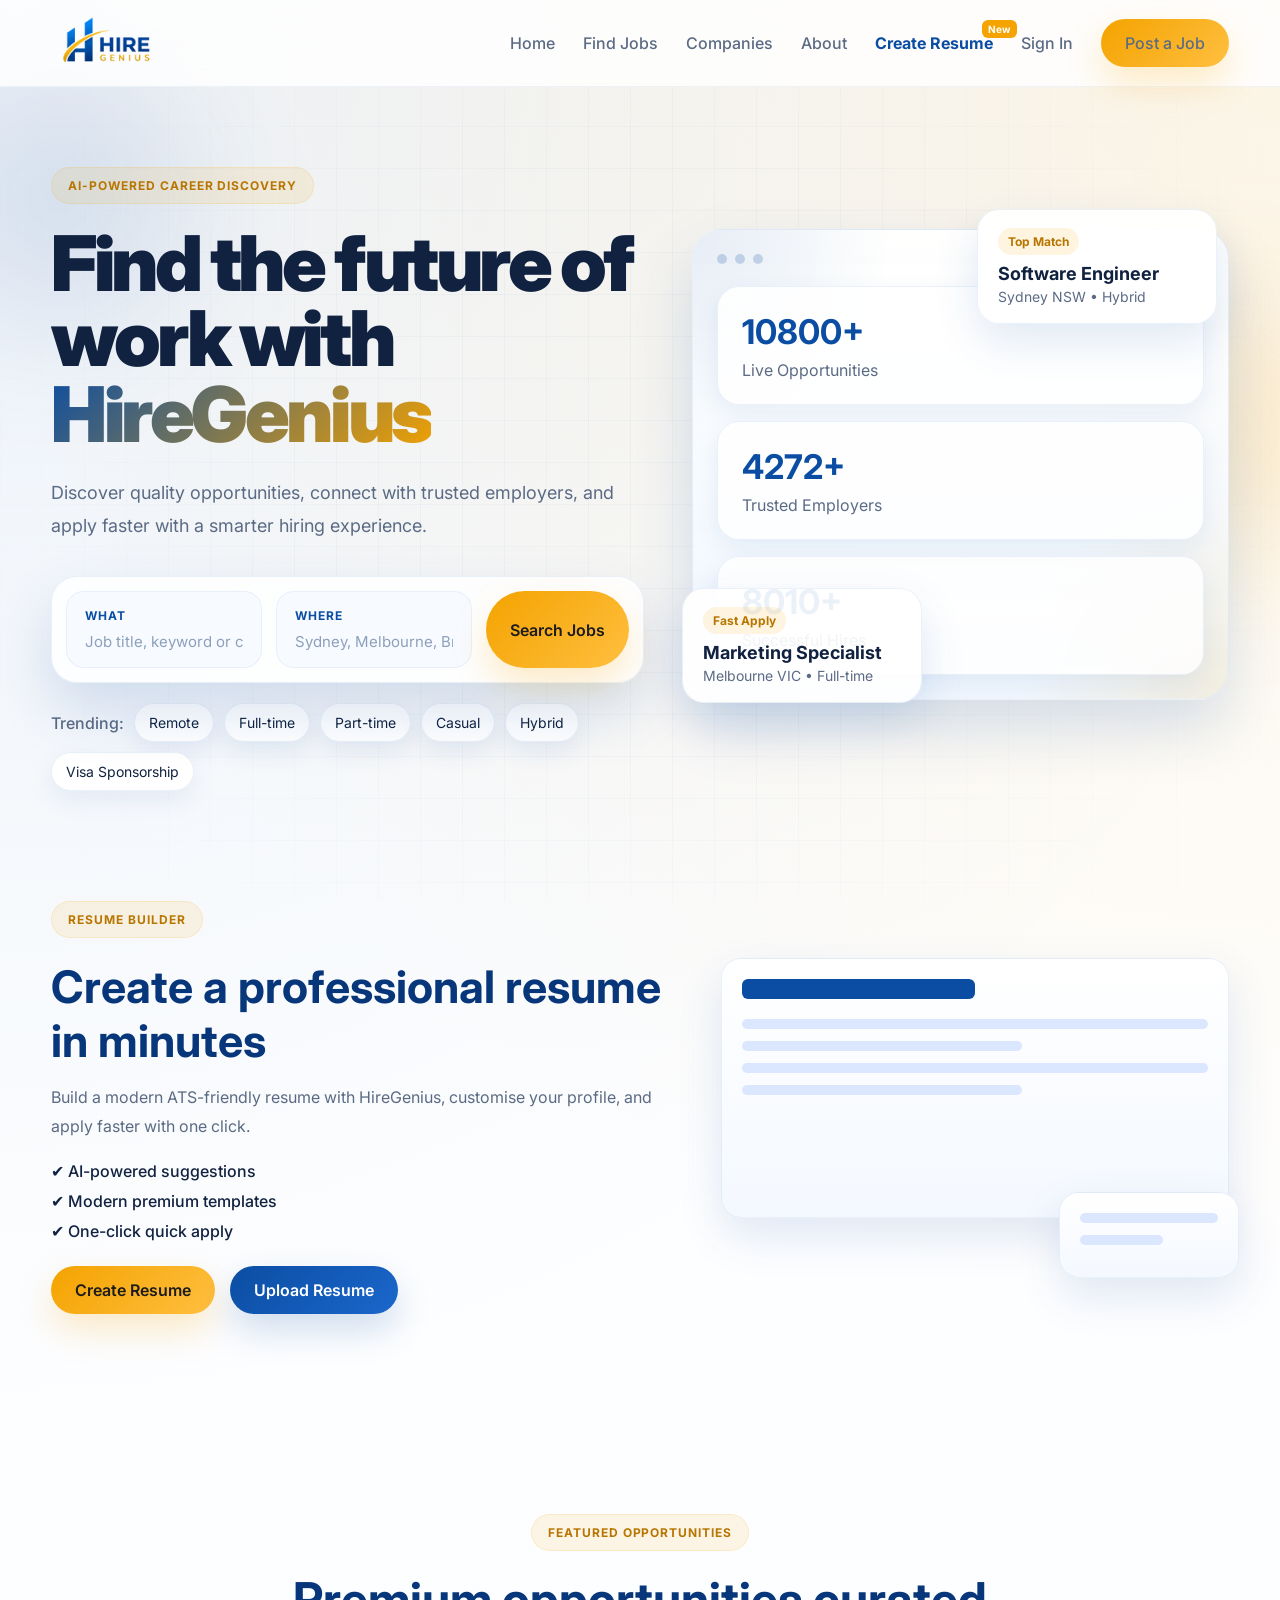
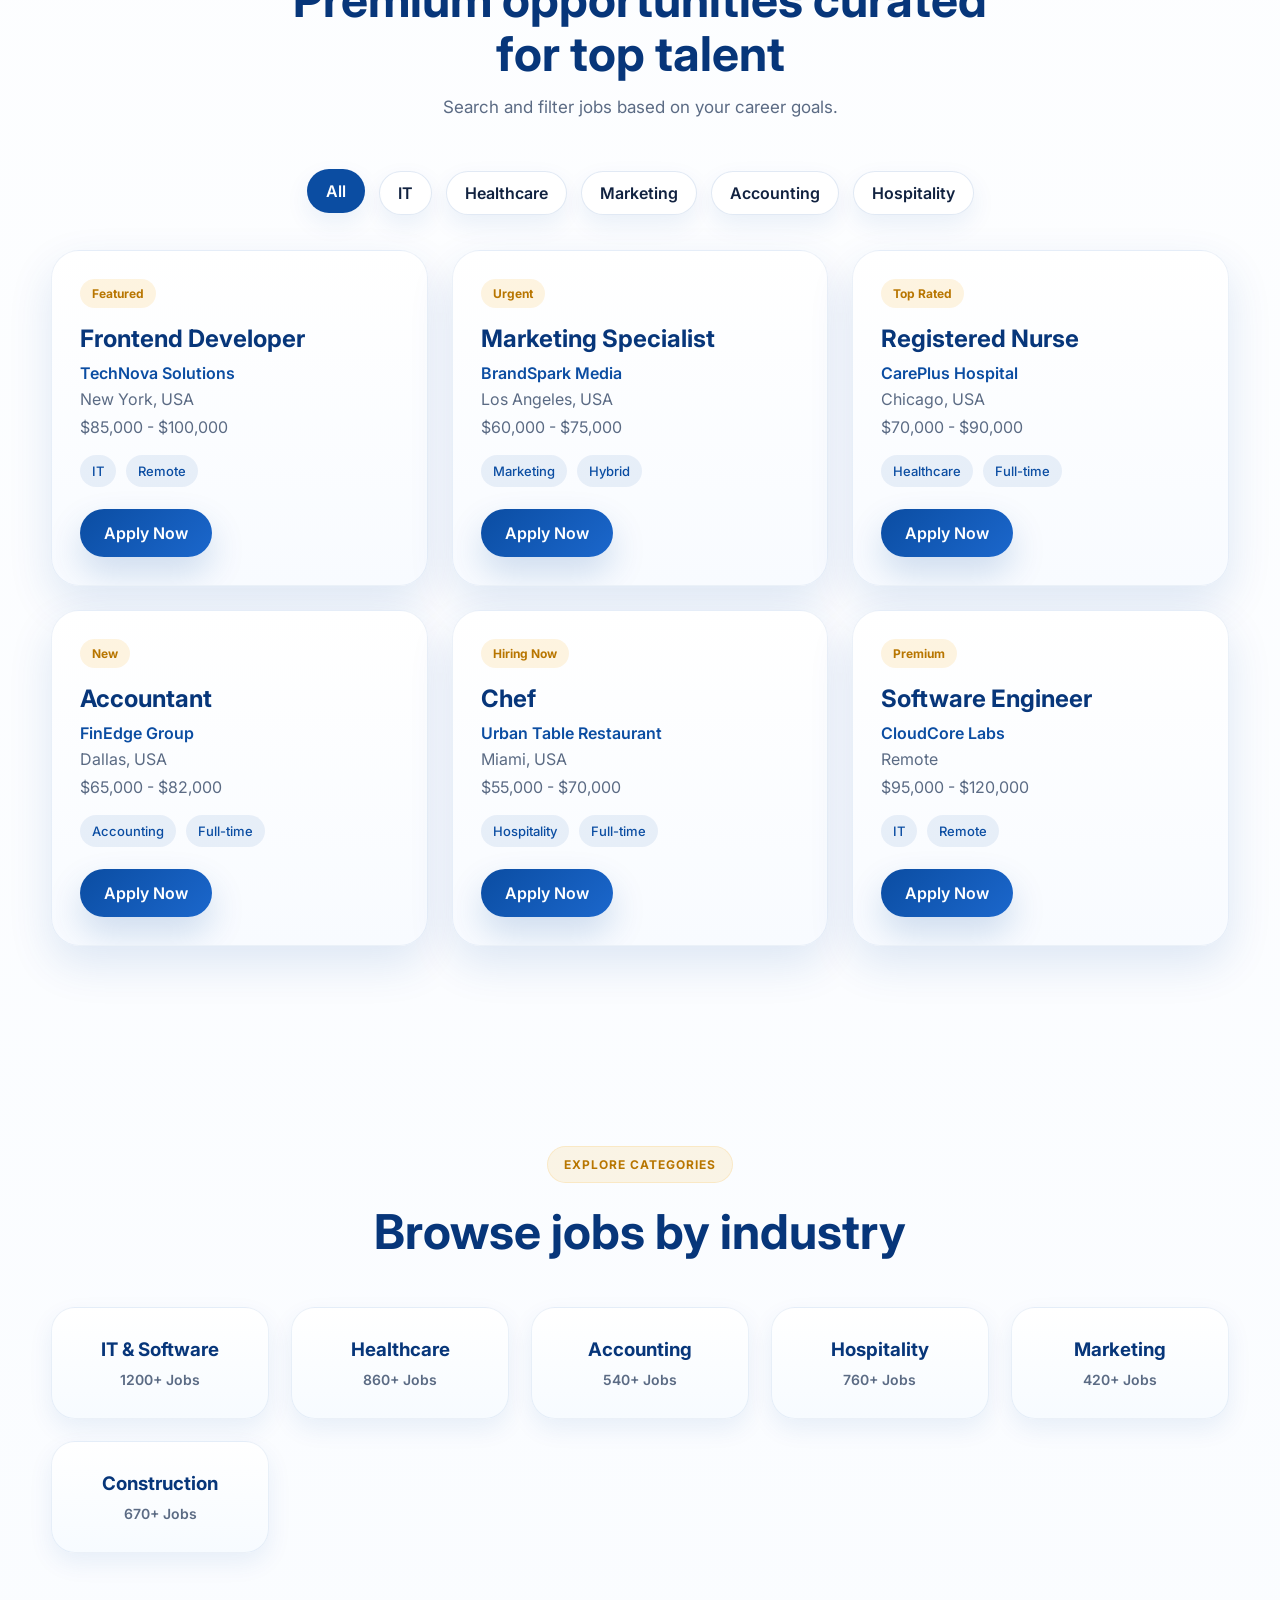
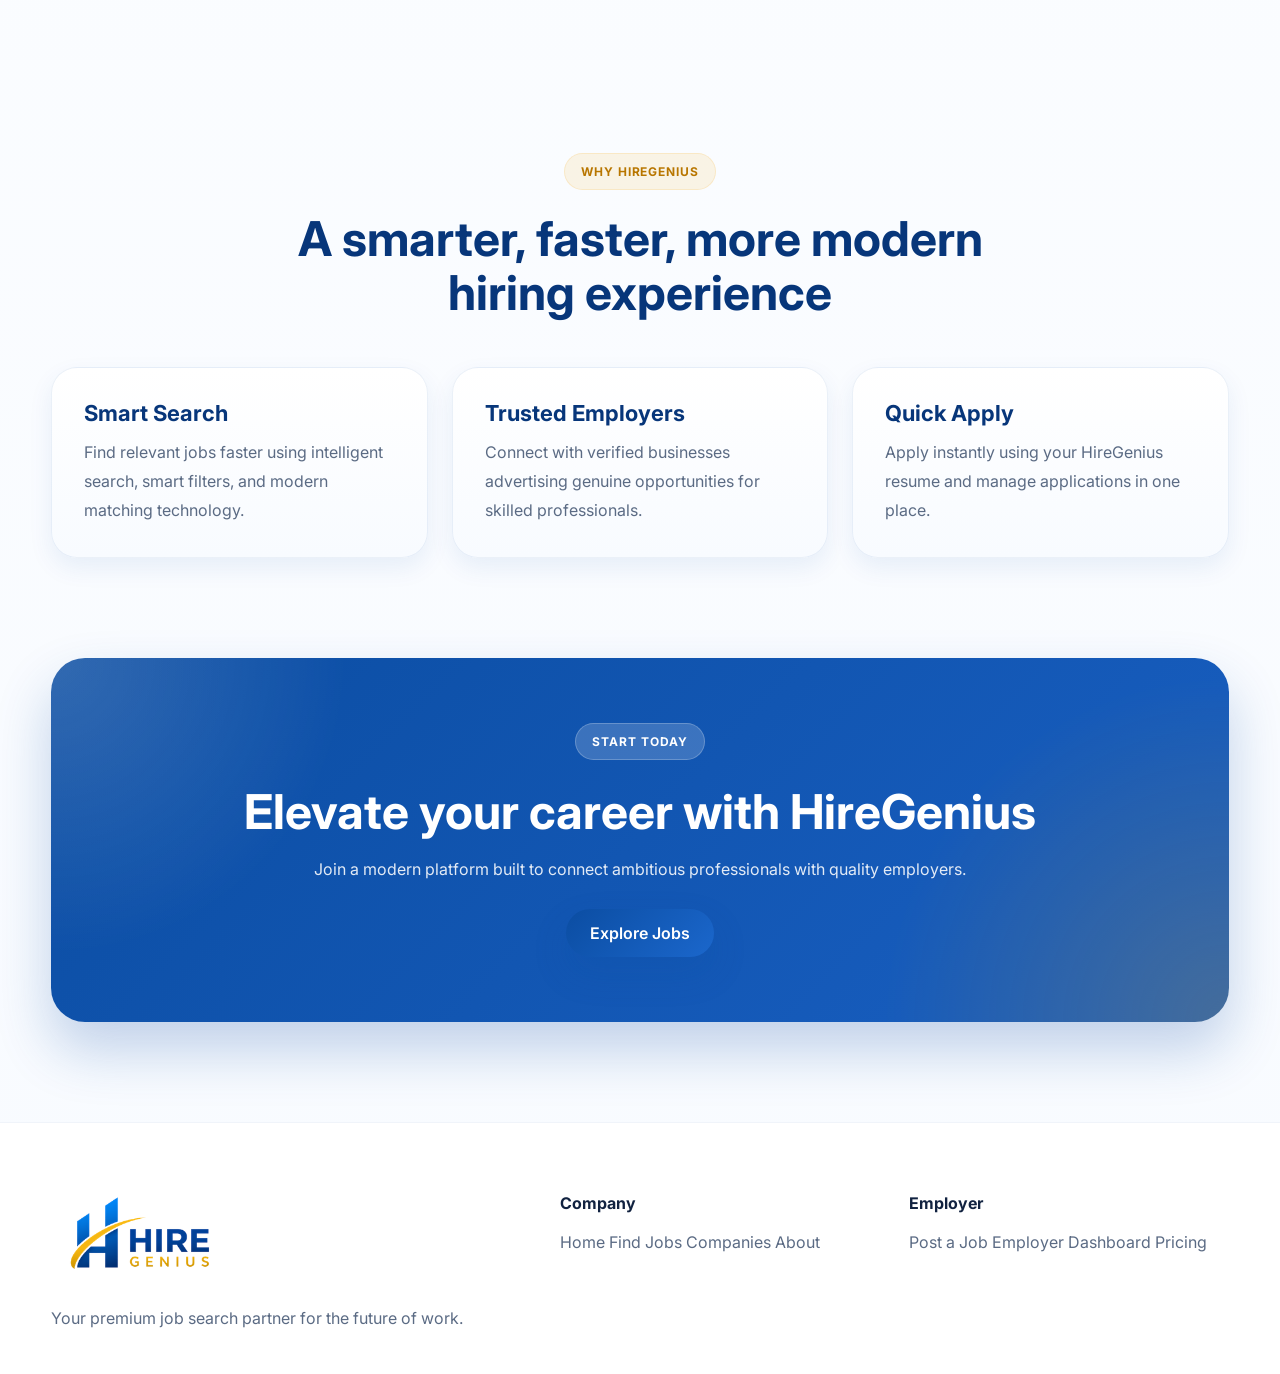
==== commit c302589e: "Add files via upload" ====
--- a/index.html
+++ b/index.html
@@ -3,24 +3,29 @@
 <head>
   <meta charset="UTF-8" />
   <meta name="viewport" content="width=device-width, initial-scale=1.0" />
+
   <title>HireGenius | Smart Job Search Platform</title>
 
   <link rel="preconnect" href="https://fonts.googleapis.com">
   <link rel="preconnect" href="https://fonts.gstatic.com" crossorigin>
+
   <link href="https://fonts.googleapis.com/css2?family=Inter:wght@300;400;500;600;700;800;900&display=swap" rel="stylesheet">
 
   <link rel="stylesheet" href="css/style.css" />
 </head>
 <body>
 
+  <!-- BACKGROUND EFFECTS -->
   <div class="bg-orb orb-1"></div>
   <div class="bg-orb orb-2"></div>
   <div class="bg-grid"></div>
 
+  <!-- HEADER -->
   <header class="header">
+
     <div class="container navbar">
 
-      <a href="#" class="logo">
+      <a href="index.html" class="logo">
         <img src="images/logo.png" alt="HireGenius Logo">
       </a>
 
@@ -29,61 +34,110 @@
       </div>
 
       <nav class="nav-menu" id="navMenu">
-        <a href="#">Home</a>
+
+        <a href="index.html">Home</a>
+
         <a href="jobs.html">Find Jobs</a>
+
         <a href="#">Companies</a>
+
         <a href="#">About</a>
 
-        <a href="#" class="resume-link">Create Resume</a>
+        <a href="#" class="resume-link">
+          Create Resume
+        </a>
 
         <a href="#">Sign In</a>
-        <a href="#" class="btn btn-primary">Post a Job</a>
+
+        <a href="post-job.html" class="btn btn-primary">
+          Post a Job
+        </a>
+
       </nav>
 
     </div>
+
   </header>
 
   <main>
+
+    <!-- HERO -->
     <section class="hero">
+
       <div class="container hero-content">
+
+        <!-- LEFT -->
         <div class="hero-text reveal">
-          <div class="badge">AI-Powered Career Discovery</div>
+
+          <div class="badge">
+            AI-Powered Career Discovery
+          </div>
+
           <h1>
             Find the future of work with
             <span>HireGenius</span>
           </h1>
+
           <p>
-            Discover premium opportunities, connect with trusted employers,
-            and search smarter with a next-generation recruitment experience.
+            Discover quality opportunities, connect with trusted employers,
+            and apply faster with a smarter hiring experience.
           </p>
 
+          <!-- SEARCH -->
           <form class="search-box" id="searchForm">
+
             <div class="search-field">
               <label>What</label>
-              <input type="text" id="keywordInput" placeholder="Job title, keyword or company">
+
+              <input
+                type="text"
+                id="keywordInput"
+                placeholder="Job title, keyword or company"
+              >
             </div>
 
             <div class="search-field">
               <label>Where</label>
-              <input type="text" id="locationInput" placeholder="City, state or remote">
+
+              <input
+                type="text"
+                id="locationInput"
+                placeholder="Sydney, Melbourne, Brisbane or remote"
+              >
             </div>
 
-            <button type="submit" class="btn btn-primary">Search Jobs</button>
+            <button type="submit" class="btn btn-primary">
+              Search Jobs
+            </button>
+
           </form>
 
+          <!-- TAGS -->
           <div class="popular-tags">
+
             <span>Trending:</span>
-            <a href="#">Remote</a>
-            <a href="#">Full-time</a>
-            <a href="#">Internship</a>
-            <a href="#">Tech</a>
-            <a href="#">Marketing</a>
-            <a href="#">Visa Sponsorship</a>
-          </div>
-        </div>
-
+
+            <a href="#jobs">Remote</a>
+
+            <a href="#jobs">Full-time</a>
+
+            <a href="#jobs">Part-time</a>
+
+            <a href="#jobs">Casual</a>
+
+            <a href="#jobs">Hybrid</a>
+
+            <a href="#jobs">Visa Sponsorship</a>
+
+          </div>
+
+        </div>
+
+        <!-- RIGHT -->
         <div class="hero-visual reveal">
+
           <div class="hero-panel large-panel">
+
             <div class="panel-top">
               <span class="panel-dot"></span>
               <span class="panel-dot"></span>
@@ -91,164 +145,412 @@
             </div>
 
             <div class="panel-content">
+
               <div class="stat-card">
-                <h3>12K+</h3>
+                <h3>
+                  <span class="counter" data-target="12000">0</span>+
+                </h3>
+
                 <p>Live Opportunities</p>
               </div>
 
               <div class="stat-card">
-                <h3>4.8★</h3>
-                <p>Employer Ratings</p>
+                <h3>
+                  <span class="counter" data-target="4800">0</span>+
+                </h3>
+
+                <p>Trusted Employers</p>
               </div>
 
               <div class="stat-card">
-                <h3>9K+</h3>
+                <h3>
+                  <span class="counter" data-target="9000">0</span>+
+                </h3>
+
                 <p>Successful Hires</p>
               </div>
+
             </div>
-          </div>
-
+
+          </div>
+
+          <!-- FLOATING CARDS -->
           <div class="floating-card floating-one">
-            <span class="mini-label">Top Match</span>
-            <h4>Frontend Developer</h4>
-            <p>Remote • Full-time</p>
+
+            <span class="mini-label">
+              Top Match
+            </span>
+
+            <h4>Software Engineer</h4>
+
+            <p>Sydney NSW • Hybrid</p>
+
           </div>
 
           <div class="floating-card floating-two">
-            <span class="mini-label">Fast Apply</span>
-            <h4>Marketing Manager</h4>
-            <p>Sydney • Hybrid</p>
-          </div>
-        </div>
-      </div>
+
+            <span class="mini-label">
+              Fast Apply
+            </span>
+
+            <h4>Marketing Specialist</h4>
+
+            <p>Melbourne VIC • Full-time</p>
+
+          </div>
+
+        </div>
+
+      </div>
+
     </section>
 
+    <!-- RESUME BUILDER -->
+    <section class="resume-builder">
+
+      <div class="container resume-content">
+
+        <!-- LEFT -->
+        <div class="resume-text reveal">
+
+          <span class="section-label">
+            Resume Builder
+          </span>
+
+          <h2>
+            Create a professional resume in minutes
+          </h2>
+
+          <p>
+            Build a modern ATS-friendly resume with HireGenius,
+            customise your profile, and apply faster with one click.
+          </p>
+
+          <div class="resume-features">
+
+            <div>✔ AI-powered suggestions</div>
+
+            <div>✔ Modern premium templates</div>
+
+            <div>✔ One-click quick apply</div>
+
+          </div>
+
+          <div class="resume-buttons">
+
+            <a href="#" class="btn btn-primary">
+              Create Resume
+            </a>
+
+            <a href="#" class="btn btn-secondary">
+              Upload Resume
+            </a>
+
+          </div>
+
+        </div>
+
+        <!-- RIGHT -->
+        <div class="resume-visual reveal">
+
+          <div class="resume-card main-resume">
+
+            <div class="resume-header"></div>
+
+            <div class="resume-line"></div>
+
+            <div class="resume-line short"></div>
+
+            <div class="resume-line"></div>
+
+            <div class="resume-line short"></div>
+
+          </div>
+
+          <div class="resume-card floating-resume">
+
+            <div class="resume-line"></div>
+
+            <div class="resume-line short"></div>
+
+          </div>
+
+        </div>
+
+      </div>
+
+    </section>
+
+    <!-- FEATURED JOBS -->
     <section class="featured-jobs" id="jobs">
+
       <div class="container">
+
         <div class="section-heading reveal">
-          <span class="section-label">Featured Opportunities</span>
-          <h2>Premium jobs curated for top talent</h2>
-          <p>Search and filter jobs based on your career goals.</p>
-        </div>
-
+
+          <span class="section-label">
+            Featured Opportunities
+          </span>
+
+          <h2>
+            Premium opportunities curated for top talent
+          </h2>
+
+          <p>
+            Search and filter jobs based on your career goals.
+          </p>
+
+        </div>
+
+        <!-- FILTERS -->
         <div class="filter-tabs reveal">
-          <button class="filter-btn active" data-category="All">All</button>
-          <button class="filter-btn" data-category="IT">IT</button>
-          <button class="filter-btn" data-category="Healthcare">Healthcare</button>
-          <button class="filter-btn" data-category="Marketing">Marketing</button>
-          <button class="filter-btn" data-category="Accounting">Accounting</button>
-          <button class="filter-btn" data-category="Hospitality">Hospitality</button>
-        </div>
-
+
+          <button class="filter-btn active" data-category="All">
+            All
+          </button>
+
+          <button class="filter-btn" data-category="IT">
+            IT
+          </button>
+
+          <button class="filter-btn" data-category="Healthcare">
+            Healthcare
+          </button>
+
+          <button class="filter-btn" data-category="Marketing">
+            Marketing
+          </button>
+
+          <button class="filter-btn" data-category="Accounting">
+            Accounting
+          </button>
+
+          <button class="filter-btn" data-category="Hospitality">
+            Hospitality
+          </button>
+
+        </div>
+
+        <!-- JOBS -->
         <div class="job-list" id="jobList"></div>
 
-        <p class="no-jobs" id="noJobs">No jobs found. Try another keyword or location.</p>
-      </div>
+        <p class="no-jobs" id="noJobs">
+          No jobs found. Try another keyword or location.
+        </p>
+
+      </div>
+
     </section>
 
+    <!-- CATEGORIES -->
     <section class="categories">
+
       <div class="container">
+
         <div class="section-heading reveal">
-          <span class="section-label">Explore Categories</span>
-          <h2>Browse jobs by industry</h2>
+
+          <span class="section-label">
+            Explore Categories
+          </span>
+
+          <h2>
+            Browse jobs by industry
+          </h2>
+
         </div>
 
         <div class="category-list">
 
-        <div class="category-card reveal" data-category="IT">
-          <h3>IT & Software</h3>
-          <p>1200+ Jobs</p>
-        </div>
-
-        <div class="category-card reveal" data-category="Healthcare">
-          <h3>Healthcare</h3>
-          <p>860+ Jobs</p>
-        </div>
-
-        <div class="category-card reveal" data-category="Accounting">
-          <h3>Accounting</h3>
-          <p>540+ Jobs</p>
-        </div>
-
-        <div class="category-card reveal" data-category="Hospitality">
-          <h3>Hospitality</h3>
-          <p>760+ Jobs</p>
-        </div>
-
-        <div class="category-card reveal" data-category="Marketing">
-          <h3>Marketing</h3>
-          <p>420+ Jobs</p>
-        </div>
-
-        <div class="category-card reveal" data-category="IT">
-          <h3>Engineering</h3>
-          <p>670+ Jobs</p>
-        </div>
-
-      </div>
-      </div>
+          <div class="category-card reveal">
+
+            <h3>IT & Software</h3>
+
+            <p>1200+ Jobs</p>
+
+          </div>
+
+          <div class="category-card reveal">
+
+            <h3>Healthcare</h3>
+
+            <p>860+ Jobs</p>
+
+          </div>
+
+          <div class="category-card reveal">
+
+            <h3>Accounting</h3>
+
+            <p>540+ Jobs</p>
+
+          </div>
+
+          <div class="category-card reveal">
+
+            <h3>Hospitality</h3>
+
+            <p>760+ Jobs</p>
+
+          </div>
+
+          <div class="category-card reveal">
+
+            <h3>Marketing</h3>
+
+            <p>420+ Jobs</p>
+
+          </div>
+
+          <div class="category-card reveal">
+
+            <h3>Construction</h3>
+
+            <p>670+ Jobs</p>
+
+          </div>
+
+        </div>
+
+      </div>
+
     </section>
 
+    <!-- WHY US -->
     <section class="why-us">
+
       <div class="container">
+
         <div class="section-heading reveal">
-          <span class="section-label">Why HireGenius</span>
-          <h2>A smarter, faster, more modern hiring experience</h2>
+
+          <span class="section-label">
+            Why HireGenius
+          </span>
+
+          <h2>
+            A smarter, faster, more modern hiring experience
+          </h2>
+
         </div>
 
         <div class="features">
+
           <div class="feature-card reveal">
+
             <h3>Smart Search</h3>
-            <p>Precision-based discovery that helps users find relevant opportunities quickly.</p>
+
+            <p>
+              Find relevant jobs faster using intelligent search,
+              smart filters, and modern matching technology.
+            </p>
+
           </div>
 
           <div class="feature-card reveal">
+
             <h3>Trusted Employers</h3>
-            <p>Connect with verified companies and premium brands hiring quality talent.</p>
+
+            <p>
+              Connect with verified businesses advertising genuine
+              opportunities for skilled professionals.
+            </p>
+
           </div>
 
           <div class="feature-card reveal">
+
             <h3>Quick Apply</h3>
-            <p>A clean and frictionless application experience built for speed and clarity.</p>
-          </div>
-        </div>
-      </div>
+
+            <p>
+              Apply instantly using your HireGenius resume
+              and manage applications in one place.
+            </p>
+
+          </div>
+
+        </div>
+
+      </div>
+
     </section>
 
+    <!-- CTA -->
     <section class="cta reveal">
+
       <div class="container cta-content">
-        <span class="section-label light">Start Today</span>
-        <h2>Elevate your career with HireGenius</h2>
-        <p>Join a modern platform built to match ambitious people with exceptional opportunities.</p>
-        <a href="#" class="btn btn-secondary">Get Started</a>
-      </div>
+
+        <span class="section-label light">
+          Start Today
+        </span>
+
+        <h2>
+          Elevate your career with HireGenius
+        </h2>
+
+        <p>
+          Join a modern platform built to connect ambitious professionals
+          with quality employers.
+        </p>
+
+        <a href="jobs.html" class="btn btn-secondary">
+          Explore Jobs
+        </a>
+
+      </div>
+
     </section>
+
   </main>
 
+  <!-- FOOTER -->
   <footer class="footer">
+
     <div class="container footer-content">
+
       <div>
-        <img src="images/logo.png" alt="HireGenius Logo" class="footer-logo">
-        <p>Your premium job search partner for the future of work.</p>
+
+        <img
+          src="images/logo.png"
+          alt="HireGenius Logo"
+          class="footer-logo"
+        >
+
+        <p>
+          Your premium job search partner for the future of work.
+        </p>
+
       </div>
 
       <div>
+
         <h4>Company</h4>
-        <a href="#">Home</a>
-        <a href="#">Find Jobs</a>
+
+        <a href="index.html">Home</a>
+
+        <a href="jobs.html">Find Jobs</a>
+
         <a href="#">Companies</a>
+
         <a href="#">About</a>
+
       </div>
 
       <div>
-        <h4>Support</h4>
-        <a href="#">Contact</a>
-        <a href="#">Privacy Policy</a>
-        <a href="#">Terms & Conditions</a>
-      </div>
+
+        <h4>Employer</h4>
+
+        <a href="post-job.html">Post a Job</a>
+
+        <a href="#">Employer Dashboard</a>
+
+        <a href="#">Pricing</a>
+
+      </div>
+
     </div>
+
   </footer>
 
   <script src="js/script.js"></script>
+
 </body>
 </html>
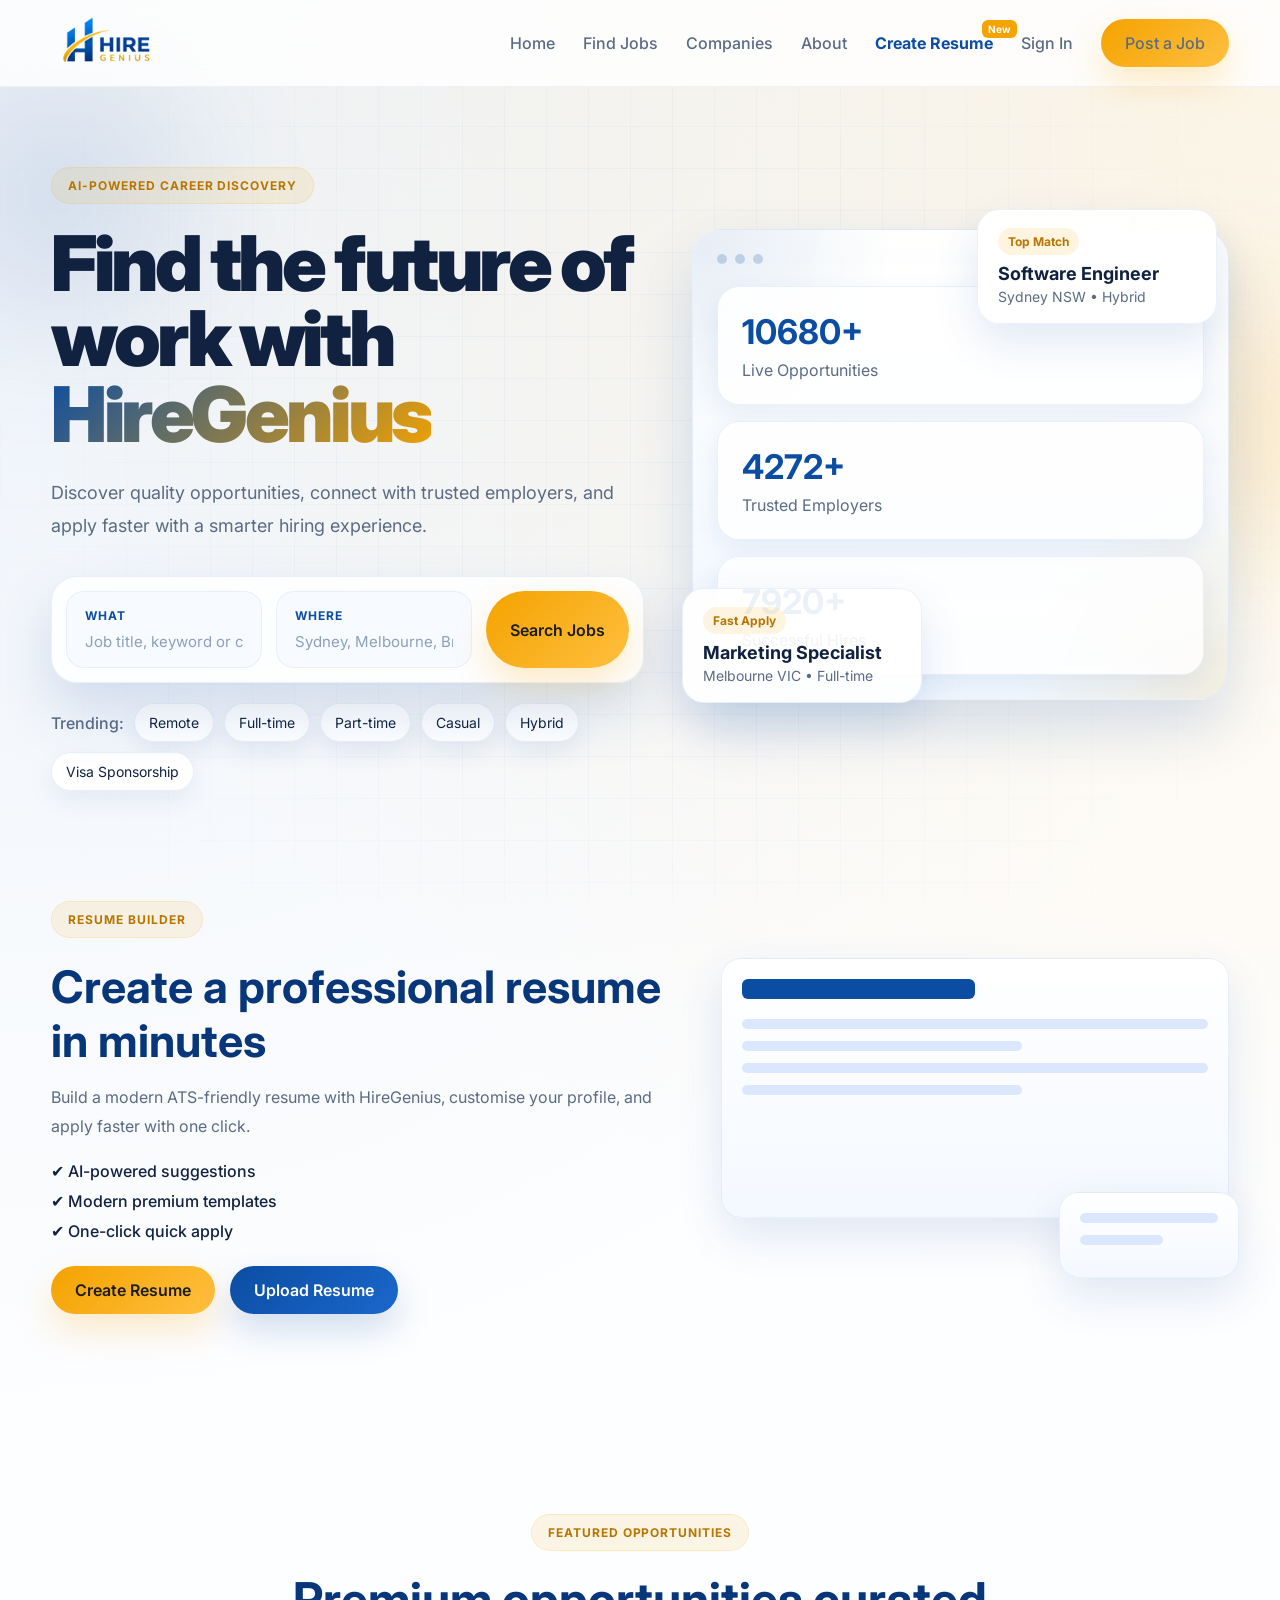
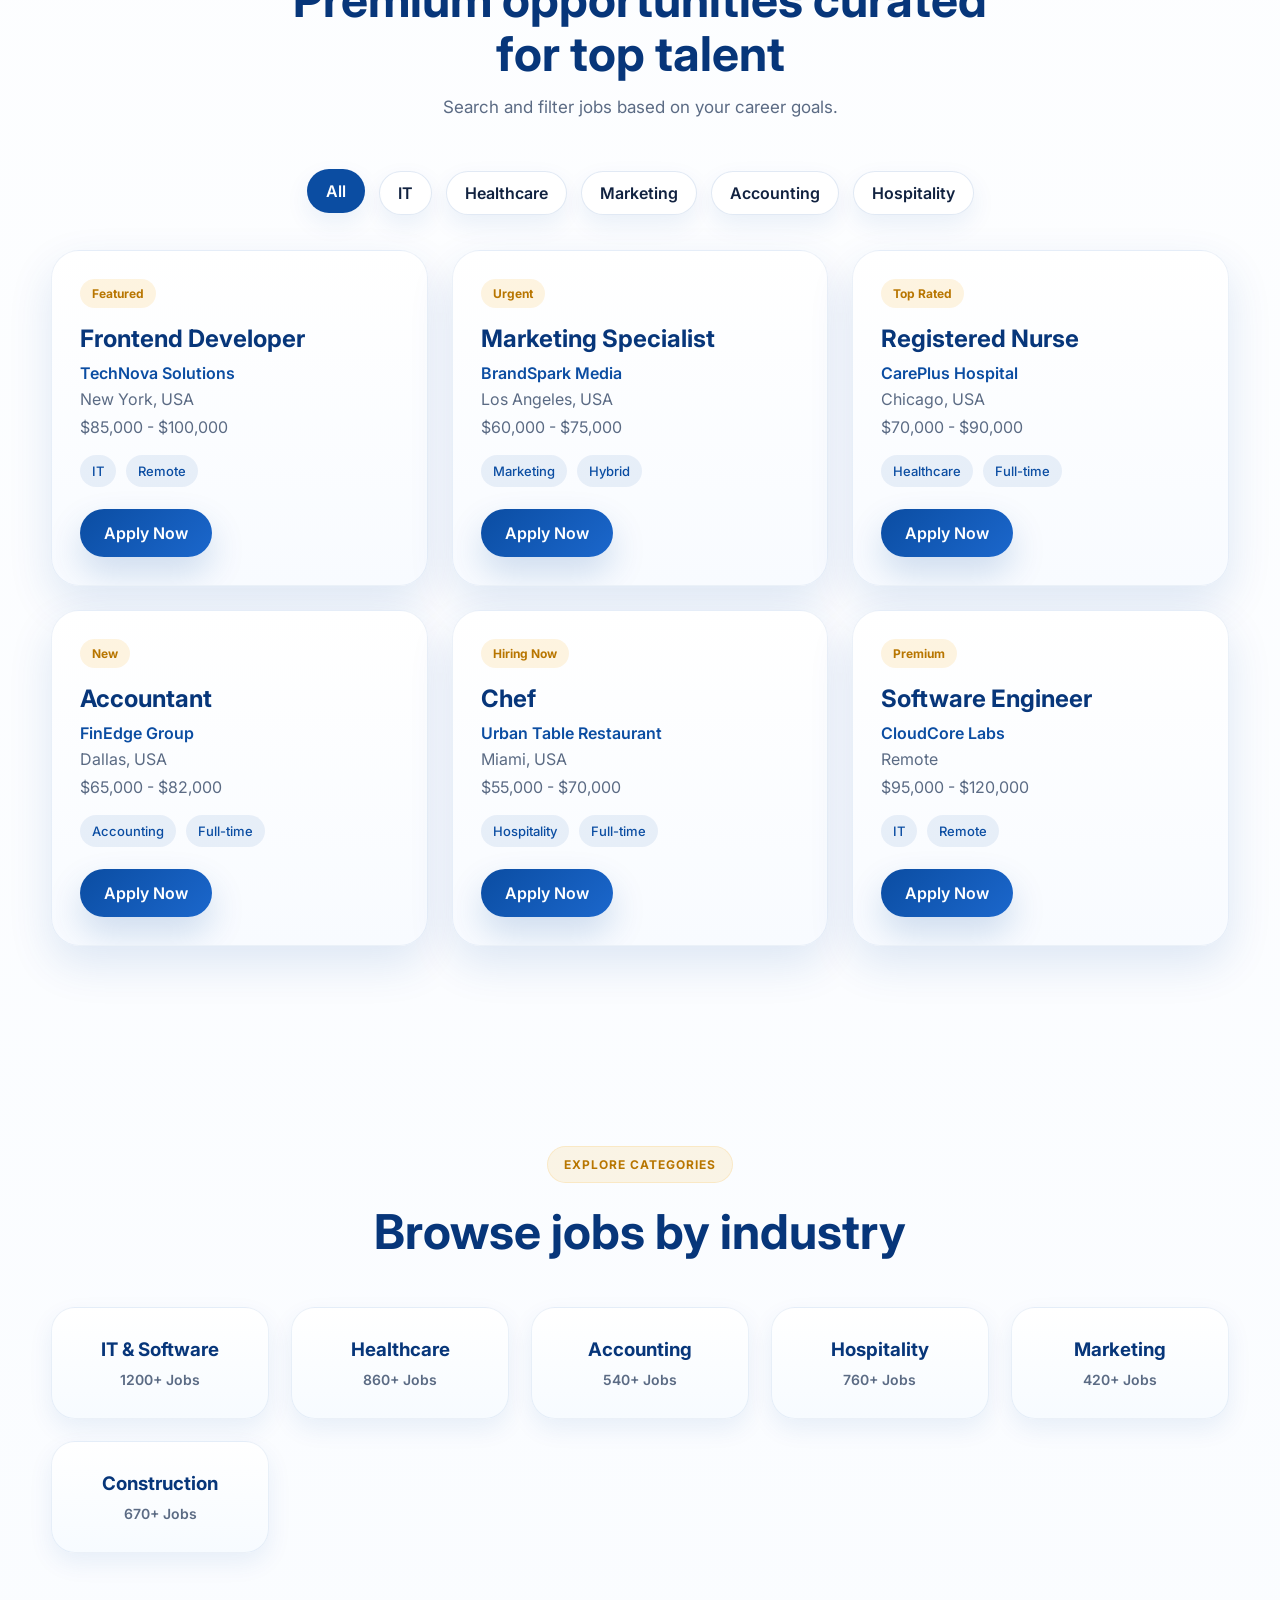
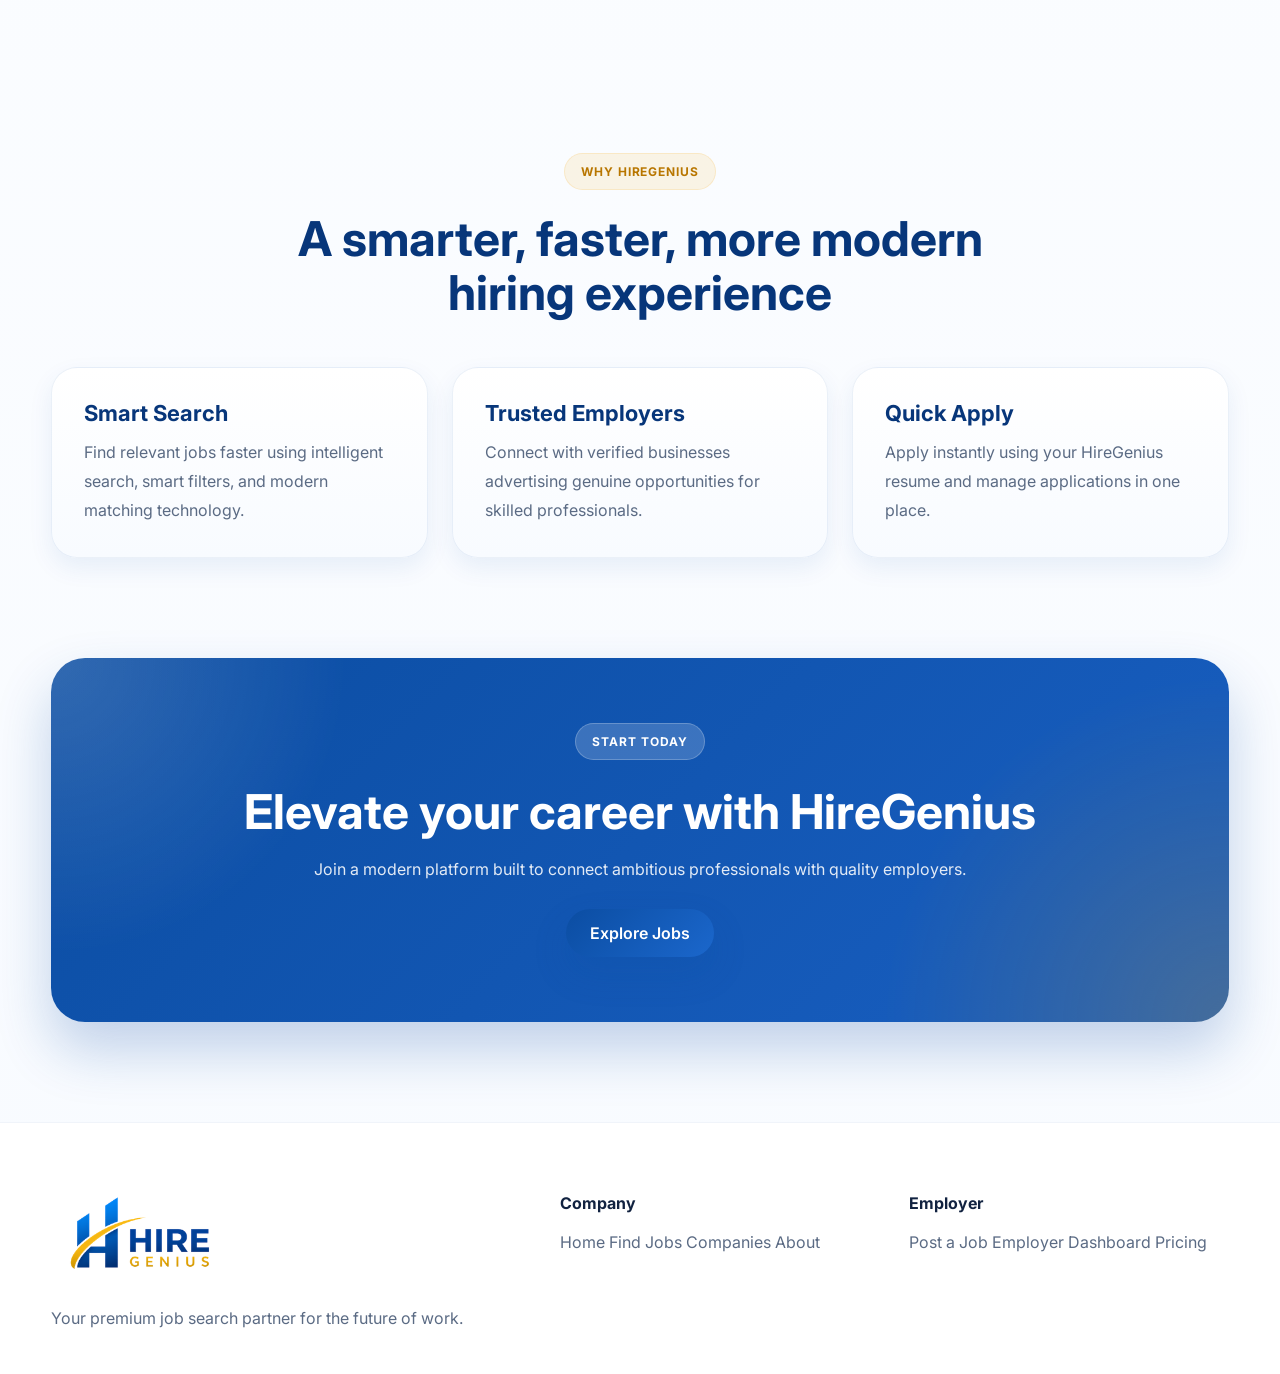
==== commit f131872f: "Add files via upload" ====
--- a/index.html
+++ b/index.html
@@ -47,7 +47,7 @@
           Create Resume
         </a>
 
-        <a href="#">Sign In</a>
+        <a href="login.html">Sign In</a>
 
         <a href="post-job.html" class="btn btn-primary">
           Post a Job
--- a/css/style.css
+++ b/css/style.css
@@ -945,6 +945,150 @@
   }
 }
 
+/* AUTH PAGES */
+.auth-page {
+  padding: 100px 0;
+}
+
+.auth-container {
+  display: flex;
+  justify-content: center;
+}
+
+.auth-card {
+  width: 100%;
+  max-width: 520px;
+  padding: 40px;
+  border-radius: 32px;
+  background: linear-gradient(180deg, #ffffff, #f8fbff);
+  border: 1px solid rgba(11, 77, 162, 0.08);
+  box-shadow: var(--shadow-lg);
+}
+
+.auth-card h1 {
+  font-size: 42px;
+  color: var(--primary-dark);
+  margin-bottom: 12px;
+}
+
+.auth-card p {
+  color: var(--text-light);
+  margin-bottom: 26px;
+}
+
+.auth-form {
+  display: grid;
+  gap: 20px;
+}
+
+.auth-btn {
+  width: 100%;
+}
+
+.auth-message {
+  font-weight: 700;
+  color: #d62828;
+}
+
+.auth-message.success {
+  color: #0b7a38;
+}
+
+.auth-switch {
+  margin-top: 26px;
+  text-align: center;
+}
+
+.auth-switch a {
+  color: var(--primary);
+  font-weight: 700;
+}
+
+/* EMPLOYER DASHBOARD */
+.dashboard-hero {
+  padding: 90px 0 50px;
+  text-align: center;
+}
+
+.dashboard-hero h1 {
+  font-size: clamp(2.4rem, 5vw, 4.2rem);
+  color: var(--primary-dark);
+  margin-bottom: 16px;
+}
+
+.dashboard-hero p {
+  color: var(--text-light);
+  font-size: 18px;
+  margin-bottom: 26px;
+}
+
+.dashboard-page {
+  padding-top: 30px;
+}
+
+.dashboard-top {
+  margin-bottom: 24px;
+}
+
+.dashboard-top h2 {
+  color: var(--primary-dark);
+  font-size: 32px;
+}
+
+.dashboard-top p {
+  color: var(--text-light);
+  margin-top: 6px;
+}
+
+.dashboard-jobs {
+  display: grid;
+  gap: 20px;
+}
+
+.dashboard-job-card {
+  display: flex;
+  justify-content: space-between;
+  gap: 24px;
+  align-items: center;
+  padding: 26px;
+  border-radius: 26px;
+  background: linear-gradient(180deg, #ffffff, #f8fbff);
+  border: 1px solid rgba(11, 77, 162, 0.08);
+  box-shadow: var(--shadow-md);
+}
+
+.dashboard-job-card h3 {
+  color: var(--primary-dark);
+  margin: 10px 0;
+}
+
+.dashboard-job-card p {
+  color: var(--text-light);
+  margin-bottom: 6px;
+}
+
+.dashboard-actions {
+  display: flex;
+  gap: 12px;
+  flex-wrap: wrap;
+}
+
+.delete-btn {
+  background: #ffe8e8;
+  color: #b00020;
+}
+
+.delete-btn:hover {
+  background: #ffcccc;
+}
+
+@media (max-width: 768px) {
+  .dashboard-job-card {
+    flex-direction: column;
+    align-items: flex-start;
+  }
+}
+
 @keyframes floatCard {
   0%, 100% {
     transform: translateY(0);
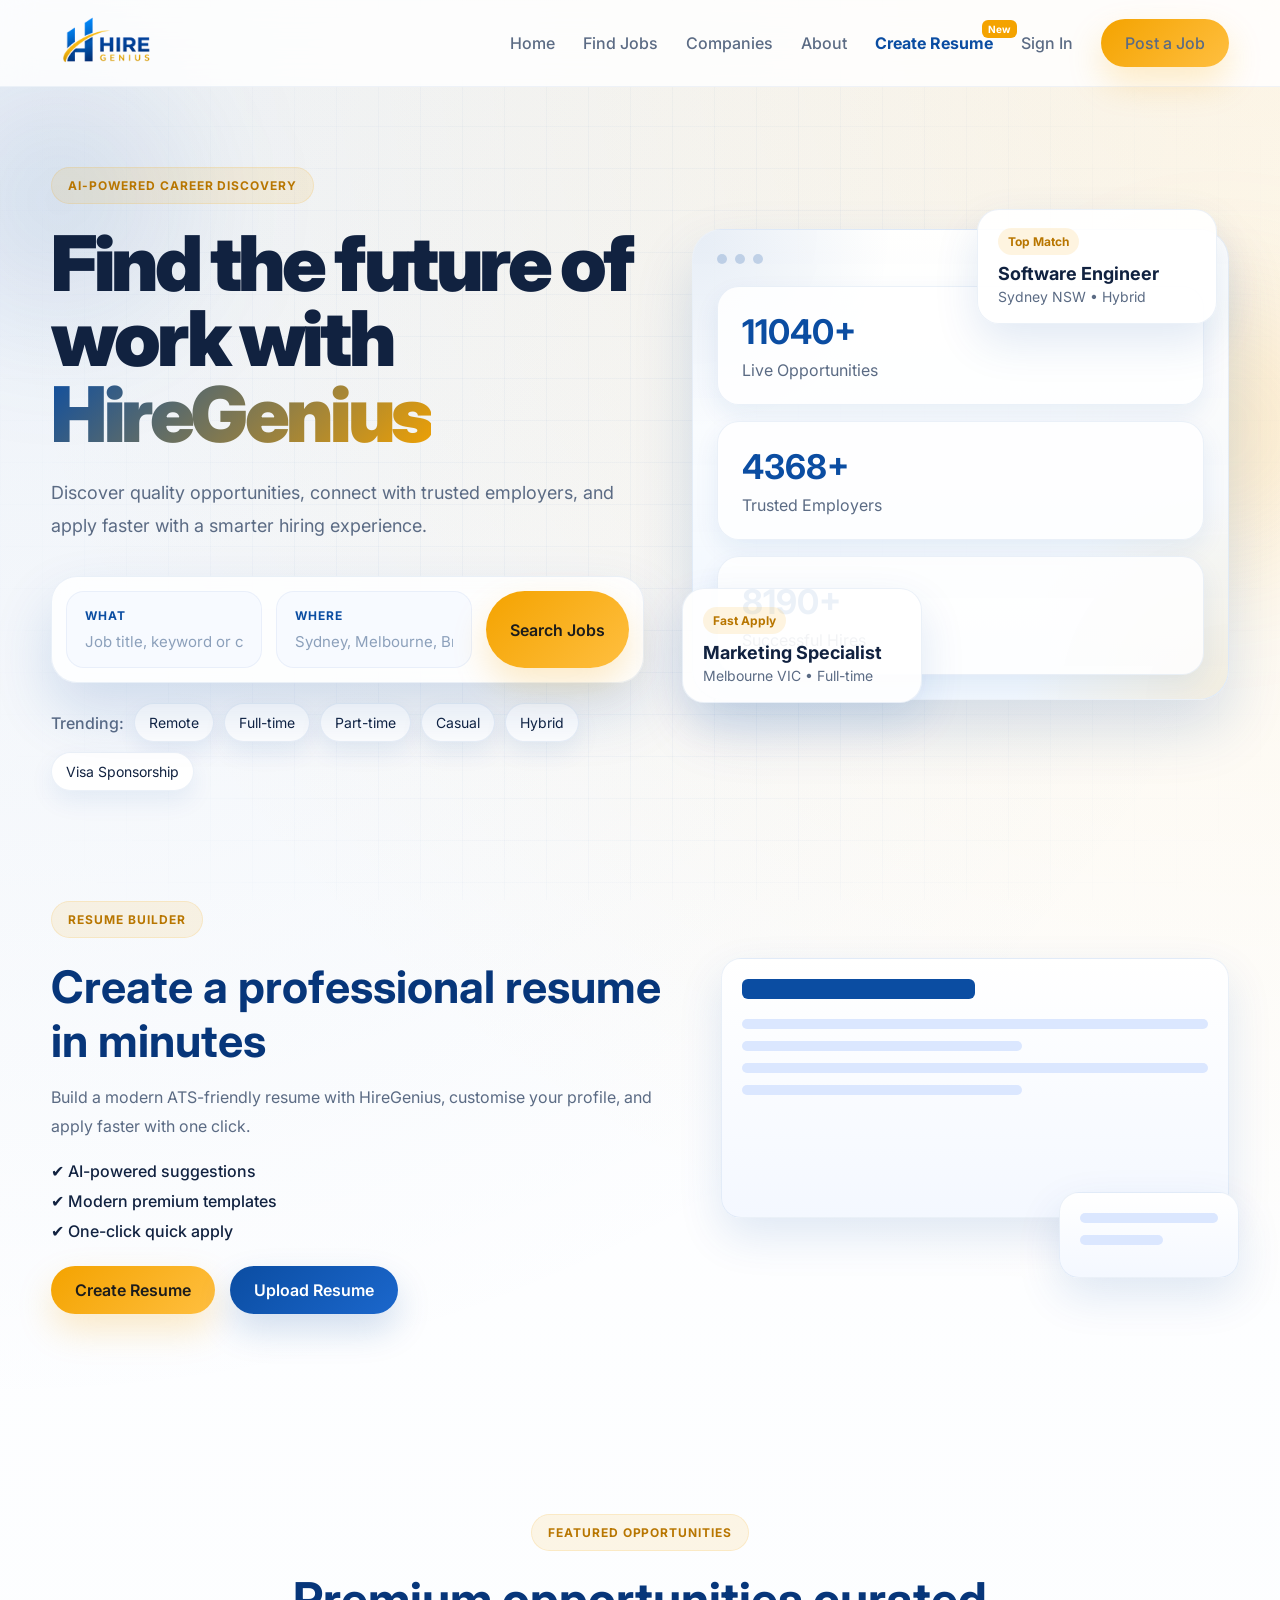
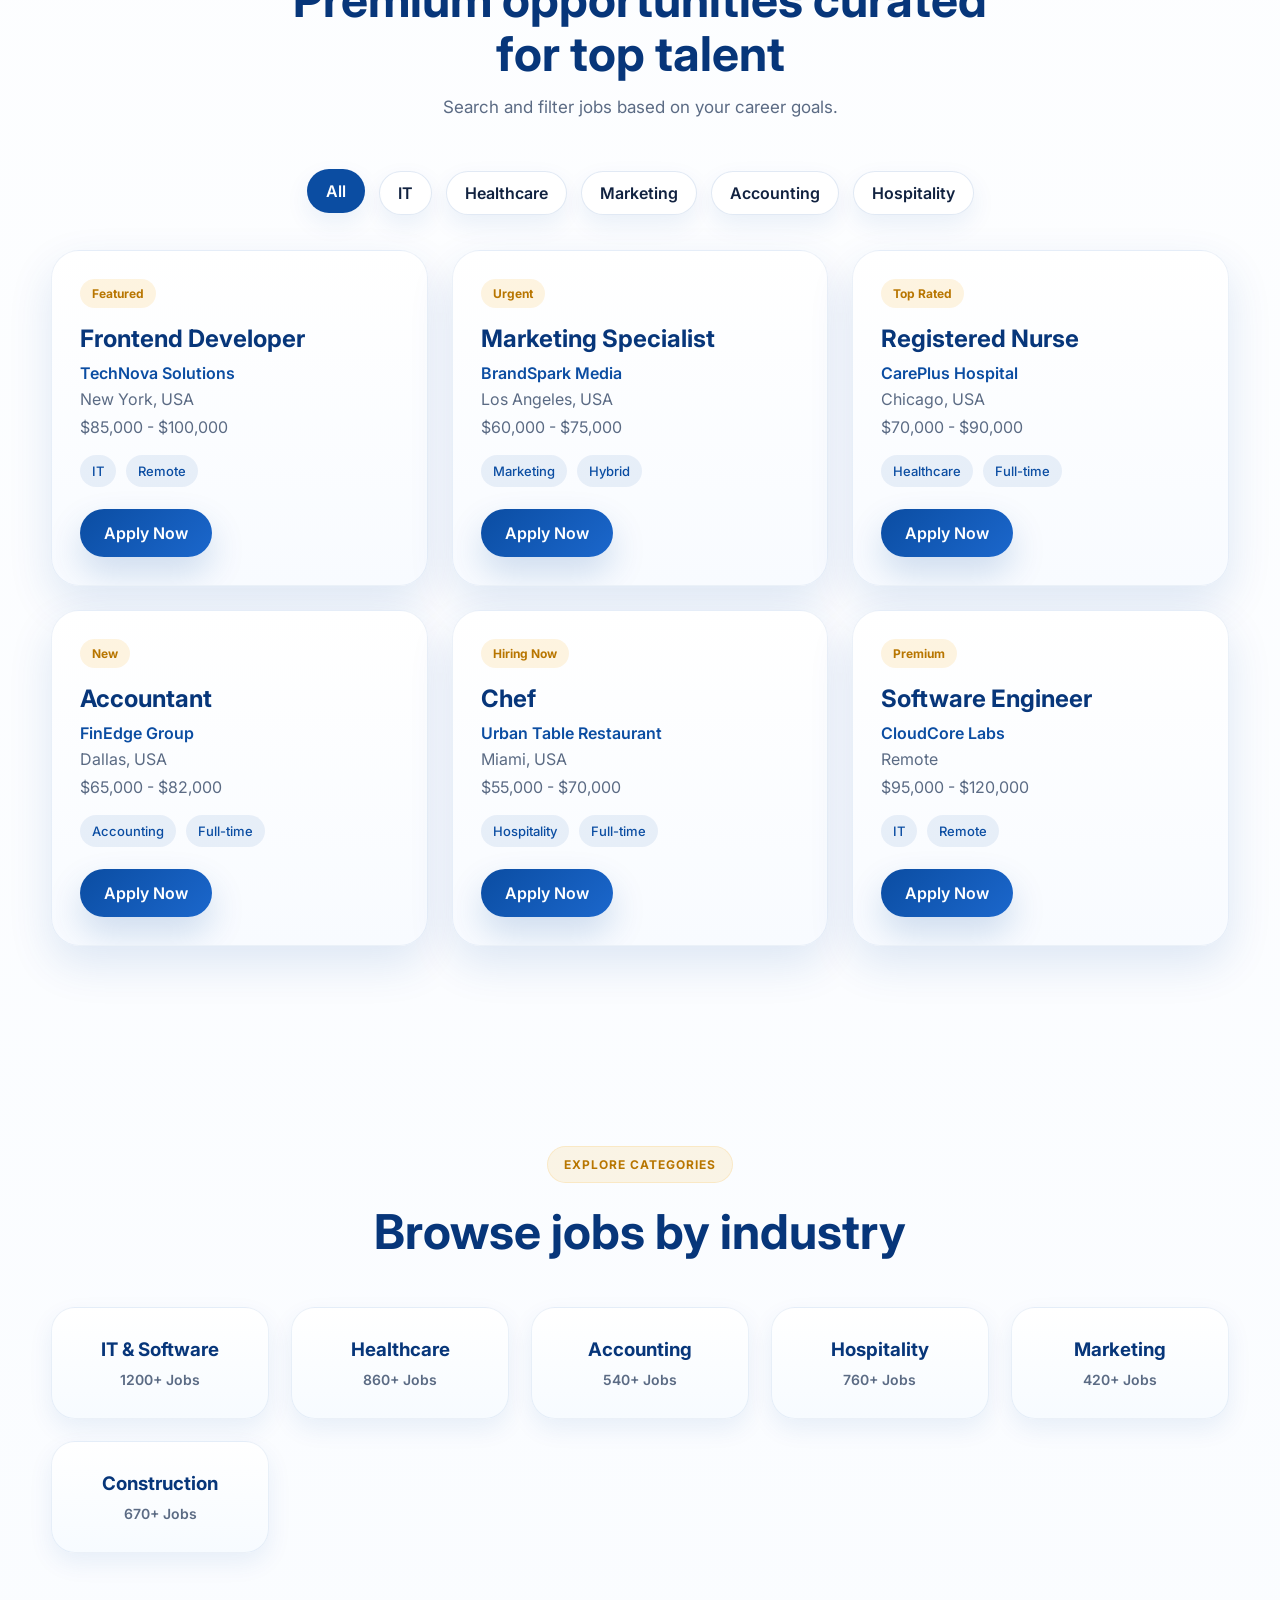
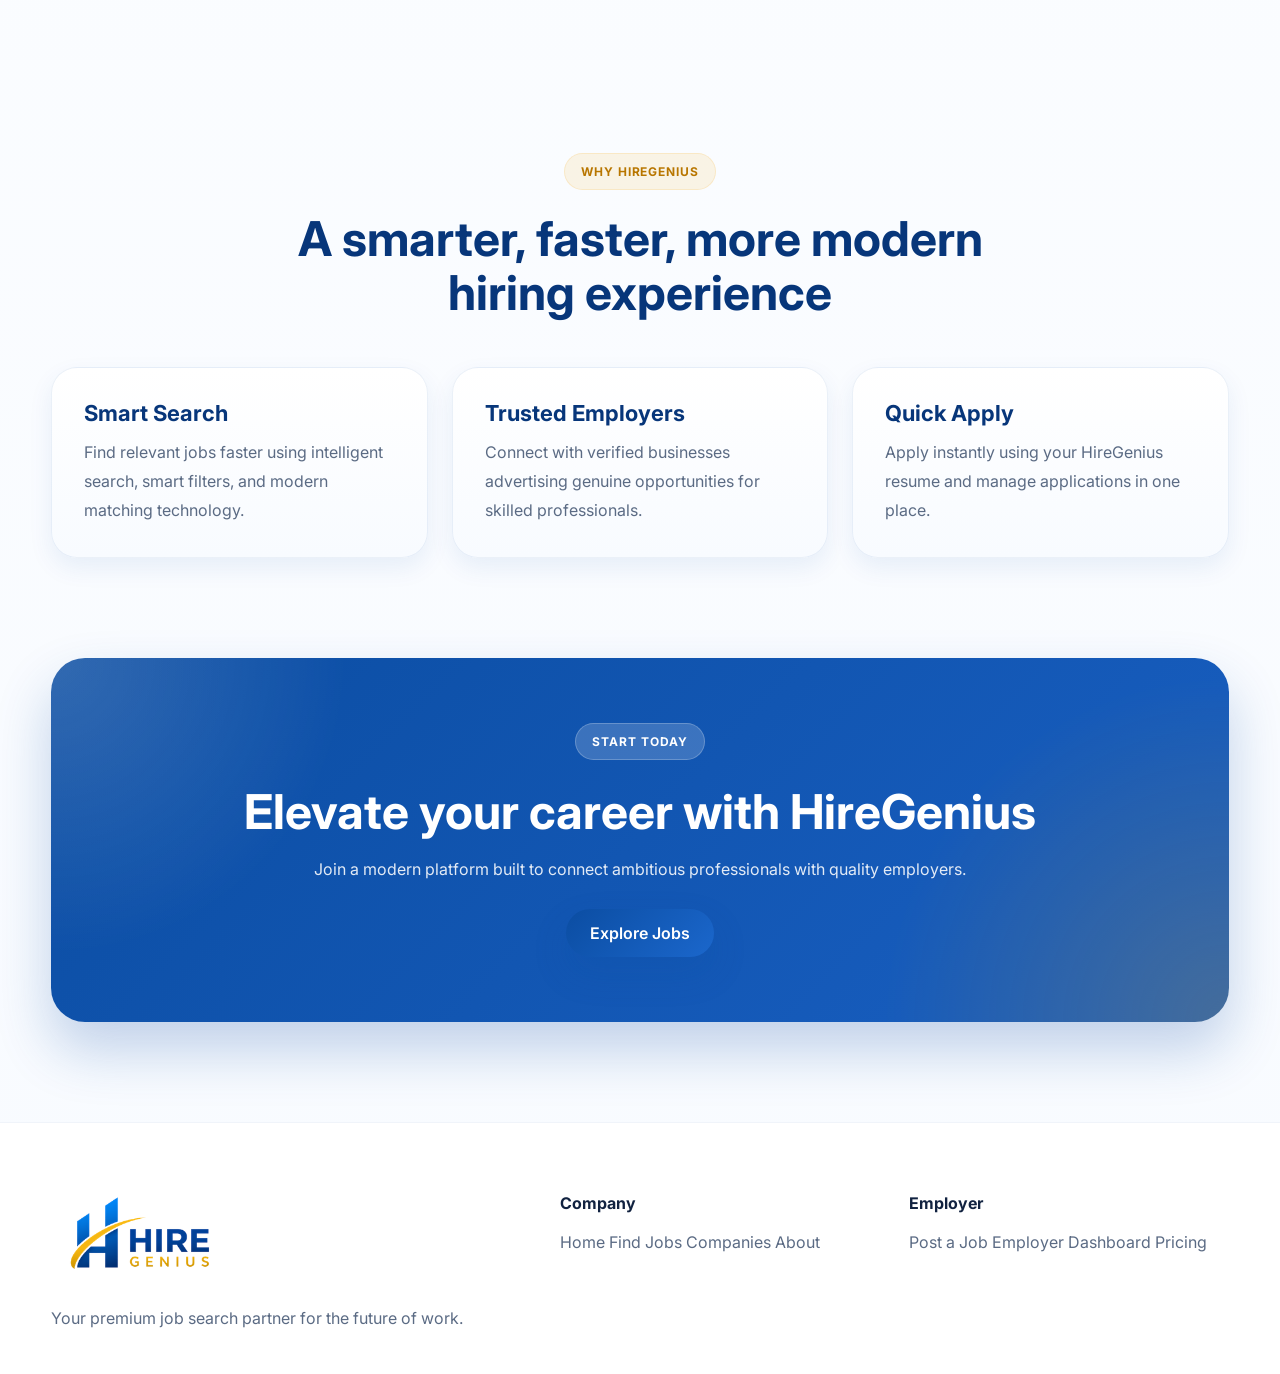
==== commit bbcb3aa7: "Add files via upload" ====
--- a/index.html
+++ b/index.html
@@ -15,63 +15,40 @@
 </head>
 <body>
 
-  <!-- BACKGROUND EFFECTS -->
   <div class="bg-orb orb-1"></div>
   <div class="bg-orb orb-2"></div>
   <div class="bg-grid"></div>
 
-  <!-- HEADER -->
   <header class="header">
-
     <div class="container navbar">
 
       <a href="index.html" class="logo">
         <img src="images/logo.png" alt="HireGenius Logo">
       </a>
 
-      <div class="menu-toggle" id="menuToggle">
-        ☰
-      </div>
+      <div class="menu-toggle" id="menuToggle">☰</div>
 
       <nav class="nav-menu" id="navMenu">
-
         <a href="index.html">Home</a>
-
         <a href="jobs.html">Find Jobs</a>
-
         <a href="#">Companies</a>
-
         <a href="#">About</a>
-
-        <a href="#" class="resume-link">
-          Create Resume
-        </a>
-
+        <a href="#" class="resume-link">Create Resume</a>
         <a href="login.html">Sign In</a>
-
-        <a href="post-job.html" class="btn btn-primary">
-          Post a Job
-        </a>
-
+        <a href="post-job.html" class="btn btn-primary">Post a Job</a>
       </nav>
 
     </div>
-
   </header>
 
   <main>
 
-    <!-- HERO -->
     <section class="hero">
-
       <div class="container hero-content">
 
-        <!-- LEFT -->
         <div class="hero-text reveal">
 
-          <div class="badge">
-            AI-Powered Career Discovery
-          </div>
+          <div class="badge">AI-Powered Career Discovery</div>
 
           <h1>
             Find the future of work with
@@ -83,12 +60,10 @@
             and apply faster with a smarter hiring experience.
           </p>
 
-          <!-- SEARCH -->
           <form class="search-box" id="searchForm">
 
             <div class="search-field">
               <label>What</label>
-
               <input
                 type="text"
                 id="keywordInput"
@@ -98,7 +73,6 @@
 
             <div class="search-field">
               <label>Where</label>
-
               <input
                 type="text"
                 id="locationInput"
@@ -112,28 +86,18 @@
 
           </form>
 
-          <!-- TAGS -->
           <div class="popular-tags">
-
             <span>Trending:</span>
-
             <a href="#jobs">Remote</a>
-
             <a href="#jobs">Full-time</a>
-
             <a href="#jobs">Part-time</a>
-
             <a href="#jobs">Casual</a>
-
             <a href="#jobs">Hybrid</a>
-
             <a href="#jobs">Visa Sponsorship</a>
-
-          </div>
-
-        </div>
-
-        <!-- RIGHT -->
+          </div>
+
+        </div>
+
         <div class="hero-visual reveal">
 
           <div class="hero-panel large-panel">
@@ -147,79 +111,48 @@
             <div class="panel-content">
 
               <div class="stat-card">
-                <h3>
-                  <span class="counter" data-target="12000">0</span>+
-                </h3>
-
+                <h3><span class="counter" data-target="12000">0</span>+</h3>
                 <p>Live Opportunities</p>
               </div>
 
               <div class="stat-card">
-                <h3>
-                  <span class="counter" data-target="4800">0</span>+
-                </h3>
-
+                <h3><span class="counter" data-target="4800">0</span>+</h3>
                 <p>Trusted Employers</p>
               </div>
 
               <div class="stat-card">
-                <h3>
-                  <span class="counter" data-target="9000">0</span>+
-                </h3>
-
+                <h3><span class="counter" data-target="9000">0</span>+</h3>
                 <p>Successful Hires</p>
               </div>
 
             </div>
-
-          </div>
-
-          <!-- FLOATING CARDS -->
+          </div>
+
           <div class="floating-card floating-one">
-
-            <span class="mini-label">
-              Top Match
-            </span>
-
+            <span class="mini-label">Top Match</span>
             <h4>Software Engineer</h4>
-
             <p>Sydney NSW • Hybrid</p>
-
           </div>
 
           <div class="floating-card floating-two">
-
-            <span class="mini-label">
-              Fast Apply
-            </span>
-
+            <span class="mini-label">Fast Apply</span>
             <h4>Marketing Specialist</h4>
-
             <p>Melbourne VIC • Full-time</p>
-
-          </div>
-
-        </div>
-
-      </div>
-
-    </section>
-
-    <!-- RESUME BUILDER -->
+          </div>
+
+        </div>
+
+      </div>
+    </section>
+
     <section class="resume-builder">
-
       <div class="container resume-content">
 
-        <!-- LEFT -->
         <div class="resume-text reveal">
 
-          <span class="section-label">
-            Resume Builder
-          </span>
-
-          <h2>
-            Create a professional resume in minutes
-          </h2>
+          <span class="section-label">Resume Builder</span>
+
+          <h2>Create a professional resume in minutes</h2>
 
           <p>
             Build a modern ATS-friendly resume with HireGenius,
@@ -227,111 +160,56 @@
           </p>
 
           <div class="resume-features">
-
             <div>✔ AI-powered suggestions</div>
-
             <div>✔ Modern premium templates</div>
-
             <div>✔ One-click quick apply</div>
-
           </div>
 
           <div class="resume-buttons">
-
-            <a href="#" class="btn btn-primary">
-              Create Resume
-            </a>
-
-            <a href="#" class="btn btn-secondary">
-              Upload Resume
-            </a>
-
-          </div>
-
-        </div>
-
-        <!-- RIGHT -->
+            <a href="#" class="btn btn-primary">Create Resume</a>
+            <a href="#" class="btn btn-secondary">Upload Resume</a>
+          </div>
+
+        </div>
+
         <div class="resume-visual reveal">
 
           <div class="resume-card main-resume">
-
             <div class="resume-header"></div>
-
             <div class="resume-line"></div>
-
             <div class="resume-line short"></div>
-
             <div class="resume-line"></div>
-
             <div class="resume-line short"></div>
-
           </div>
 
           <div class="resume-card floating-resume">
-
             <div class="resume-line"></div>
-
             <div class="resume-line short"></div>
-
-          </div>
-
-        </div>
-
-      </div>
-
-    </section>
-
-    <!-- FEATURED JOBS -->
+          </div>
+
+        </div>
+
+      </div>
+    </section>
+
     <section class="featured-jobs" id="jobs">
-
       <div class="container">
 
         <div class="section-heading reveal">
-
-          <span class="section-label">
-            Featured Opportunities
-          </span>
-
-          <h2>
-            Premium opportunities curated for top talent
-          </h2>
-
-          <p>
-            Search and filter jobs based on your career goals.
-          </p>
-
-        </div>
-
-        <!-- FILTERS -->
+          <span class="section-label">Featured Opportunities</span>
+          <h2>Premium opportunities curated for top talent</h2>
+          <p>Search and filter jobs based on your career goals.</p>
+        </div>
+
         <div class="filter-tabs reveal">
-
-          <button class="filter-btn active" data-category="All">
-            All
-          </button>
-
-          <button class="filter-btn" data-category="IT">
-            IT
-          </button>
-
-          <button class="filter-btn" data-category="Healthcare">
-            Healthcare
-          </button>
-
-          <button class="filter-btn" data-category="Marketing">
-            Marketing
-          </button>
-
-          <button class="filter-btn" data-category="Accounting">
-            Accounting
-          </button>
-
-          <button class="filter-btn" data-category="Hospitality">
-            Hospitality
-          </button>
-
-        </div>
-
-        <!-- JOBS -->
+          <button class="filter-btn active" data-category="All">All</button>
+          <button class="filter-btn" data-category="IT">IT</button>
+          <button class="filter-btn" data-category="Healthcare">Healthcare</button>
+          <button class="filter-btn" data-category="Marketing">Marketing</button>
+          <button class="filter-btn" data-category="Accounting">Accounting</button>
+          <button class="filter-btn" data-category="Hospitality">Hospitality</button>
+        </div>
+
         <div class="job-list" id="jobList"></div>
 
         <p class="no-jobs" id="noJobs">
@@ -339,218 +217,137 @@
         </p>
 
       </div>
-
-    </section>
-
-    <!-- CATEGORIES -->
+    </section>
+
     <section class="categories">
-
       <div class="container">
 
         <div class="section-heading reveal">
-
-          <span class="section-label">
-            Explore Categories
-          </span>
-
-          <h2>
-            Browse jobs by industry
-          </h2>
-
+          <span class="section-label">Explore Categories</span>
+          <h2>Browse jobs by industry</h2>
         </div>
 
         <div class="category-list">
 
-          <div class="category-card reveal">
-
+          <div class="category-card reveal" data-category="IT">
             <h3>IT & Software</h3>
-
             <p>1200+ Jobs</p>
-
-          </div>
-
-          <div class="category-card reveal">
-
+          </div>
+
+          <div class="category-card reveal" data-category="Healthcare">
             <h3>Healthcare</h3>
-
             <p>860+ Jobs</p>
-
-          </div>
-
-          <div class="category-card reveal">
-
+          </div>
+
+          <div class="category-card reveal" data-category="Accounting">
             <h3>Accounting</h3>
-
             <p>540+ Jobs</p>
-
-          </div>
-
-          <div class="category-card reveal">
-
+          </div>
+
+          <div class="category-card reveal" data-category="Hospitality">
             <h3>Hospitality</h3>
-
             <p>760+ Jobs</p>
-
-          </div>
-
-          <div class="category-card reveal">
-
+          </div>
+
+          <div class="category-card reveal" data-category="Marketing">
             <h3>Marketing</h3>
-
             <p>420+ Jobs</p>
-
-          </div>
-
-          <div class="category-card reveal">
-
+          </div>
+
+          <div class="category-card reveal" data-category="Construction">
             <h3>Construction</h3>
-
             <p>670+ Jobs</p>
-
-          </div>
-
-        </div>
-
-      </div>
-
-    </section>
-
-    <!-- WHY US -->
+          </div>
+
+        </div>
+
+      </div>
+    </section>
+
     <section class="why-us">
-
       <div class="container">
 
         <div class="section-heading reveal">
-
-          <span class="section-label">
-            Why HireGenius
-          </span>
-
-          <h2>
-            A smarter, faster, more modern hiring experience
-          </h2>
-
+          <span class="section-label">Why HireGenius</span>
+          <h2>A smarter, faster, more modern hiring experience</h2>
         </div>
 
         <div class="features">
 
           <div class="feature-card reveal">
-
             <h3>Smart Search</h3>
-
             <p>
               Find relevant jobs faster using intelligent search,
               smart filters, and modern matching technology.
             </p>
-
           </div>
 
           <div class="feature-card reveal">
-
             <h3>Trusted Employers</h3>
-
             <p>
               Connect with verified businesses advertising genuine
               opportunities for skilled professionals.
             </p>
-
           </div>
 
           <div class="feature-card reveal">
-
             <h3>Quick Apply</h3>
-
             <p>
               Apply instantly using your HireGenius resume
               and manage applications in one place.
             </p>
-
-          </div>
-
-        </div>
-
-      </div>
-
-    </section>
-
-    <!-- CTA -->
+          </div>
+
+        </div>
+
+      </div>
+    </section>
+
     <section class="cta reveal">
-
       <div class="container cta-content">
 
-        <span class="section-label light">
-          Start Today
-        </span>
-
-        <h2>
-          Elevate your career with HireGenius
-        </h2>
+        <span class="section-label light">Start Today</span>
+
+        <h2>Elevate your career with HireGenius</h2>
 
         <p>
           Join a modern platform built to connect ambitious professionals
           with quality employers.
         </p>
 
-        <a href="jobs.html" class="btn btn-secondary">
-          Explore Jobs
-        </a>
-
-      </div>
-
+        <a href="jobs.html" class="btn btn-secondary">Explore Jobs</a>
+
+      </div>
     </section>
 
   </main>
 
-  <!-- FOOTER -->
   <footer class="footer">
-
     <div class="container footer-content">
 
       <div>
-
-        <img
-          src="images/logo.png"
-          alt="HireGenius Logo"
-          class="footer-logo"
-        >
-
-        <p>
-          Your premium job search partner for the future of work.
-        </p>
-
+        <img src="images/logo.png" alt="HireGenius Logo" class="footer-logo">
+        <p>Your premium job search partner for the future of work.</p>
       </div>
 
       <div>
-
         <h4>Company</h4>
-
         <a href="index.html">Home</a>
-
         <a href="jobs.html">Find Jobs</a>
-
         <a href="#">Companies</a>
-
         <a href="#">About</a>
-
       </div>
 
       <div>
-
         <h4>Employer</h4>
-
         <a href="post-job.html">Post a Job</a>
-
-        <a href="#">Employer Dashboard</a>
-
+        <a href="employer-dashboard.html">Employer Dashboard</a>
         <a href="#">Pricing</a>
-
       </div>
 
     </div>
-
   </footer>
 
   <script src="js/script.js"></script>
-
 </body>
 </html>
